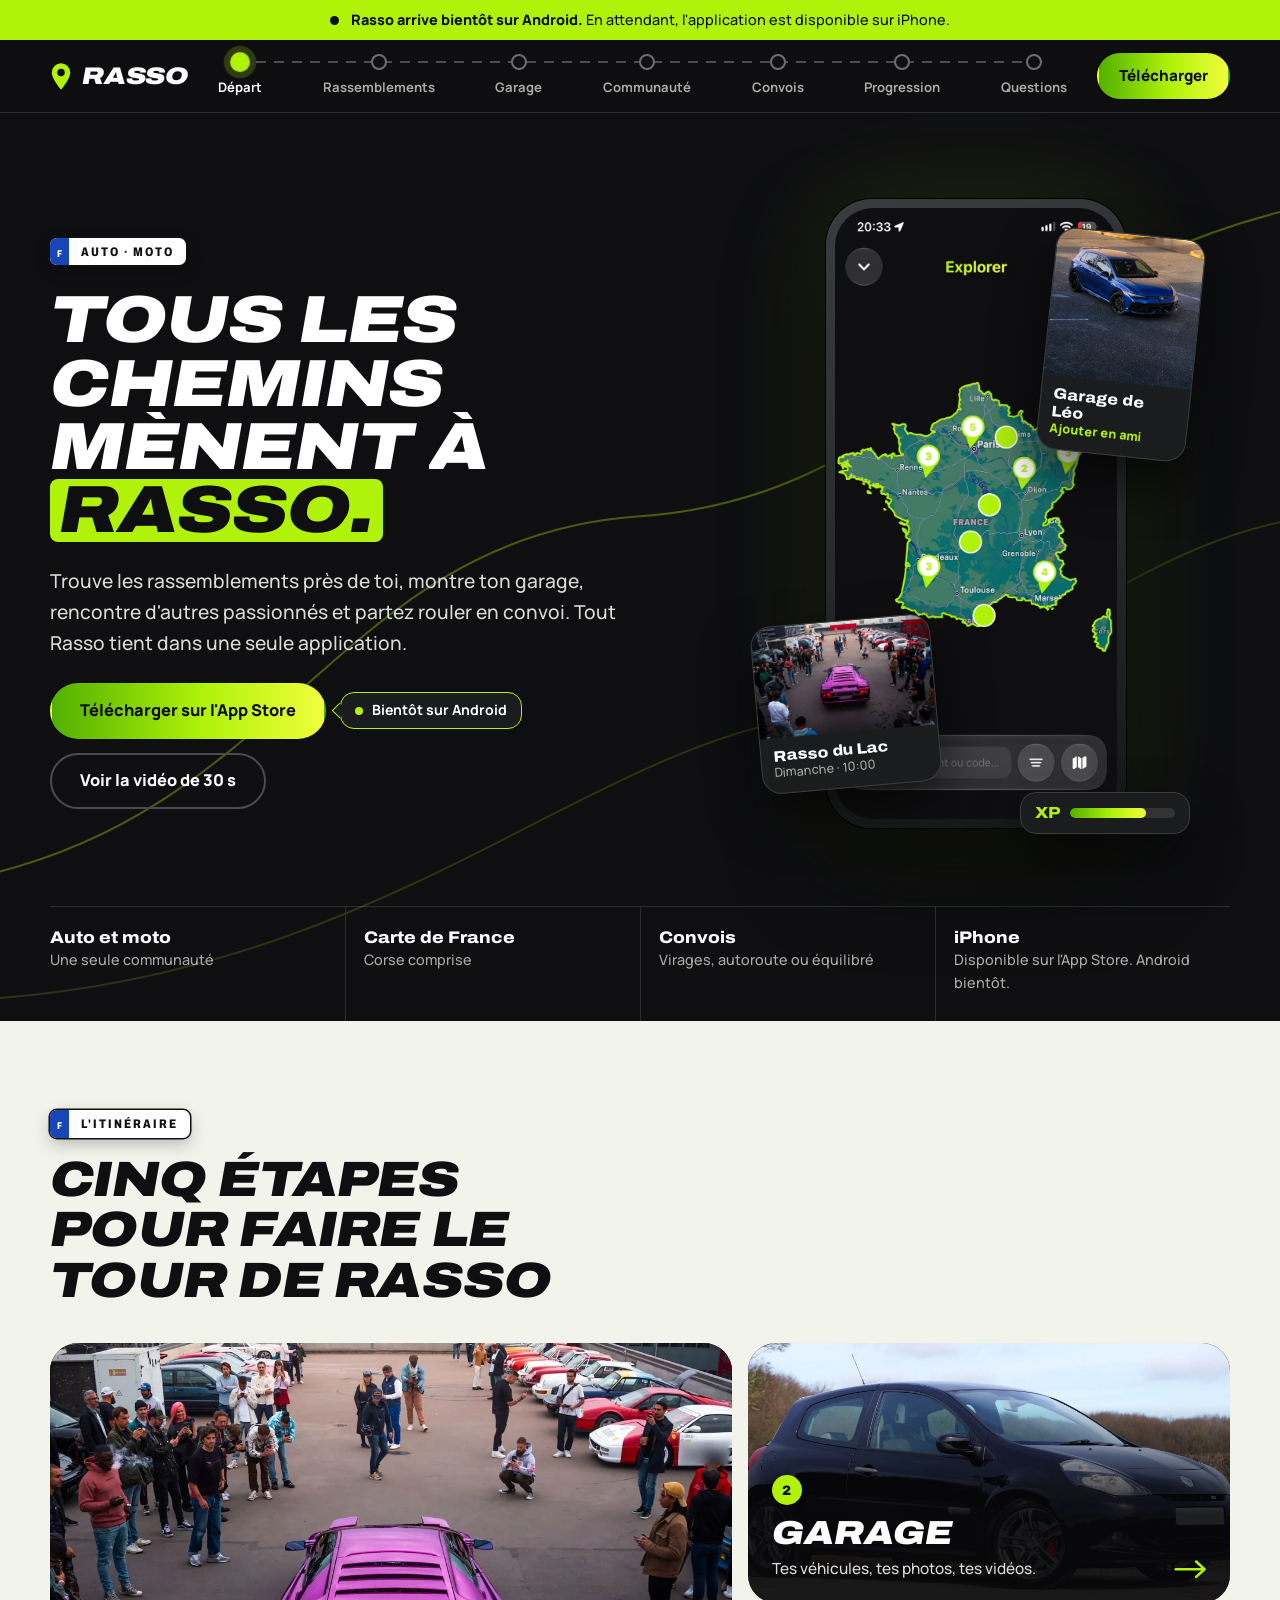
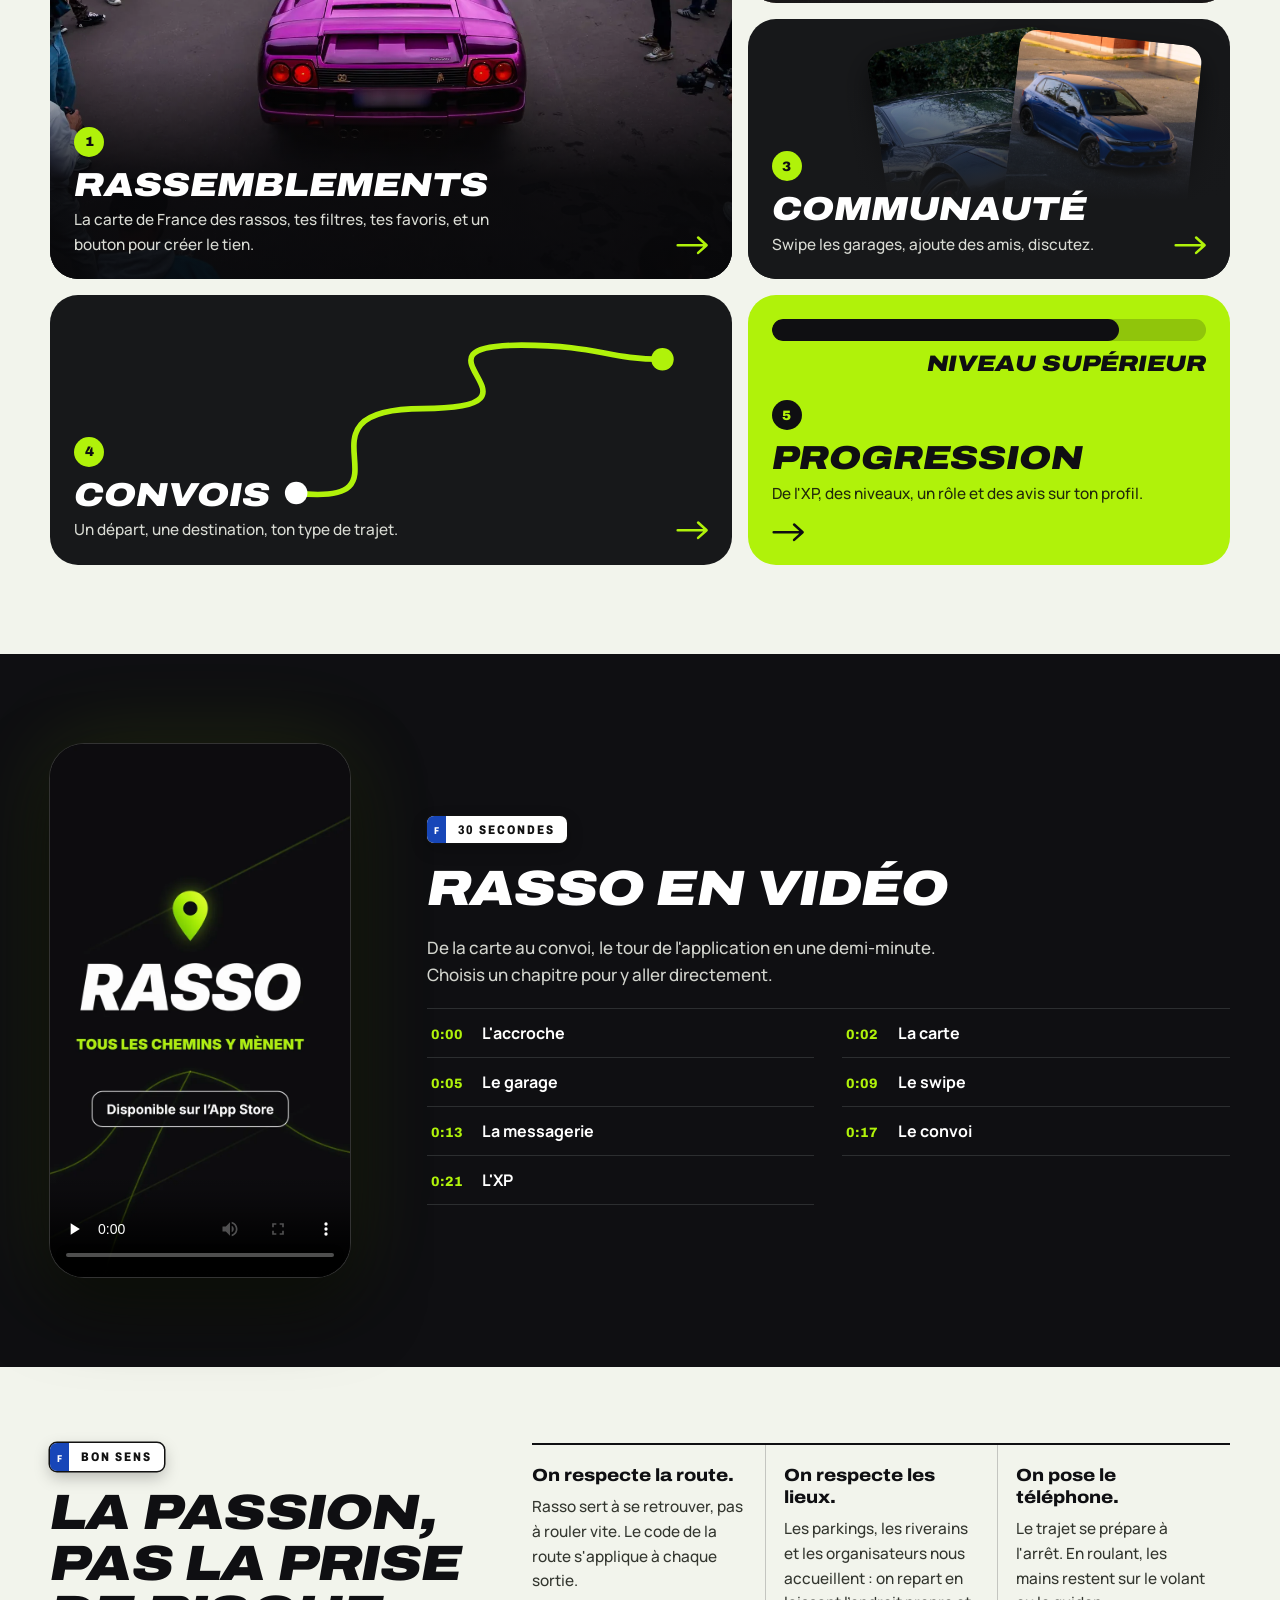
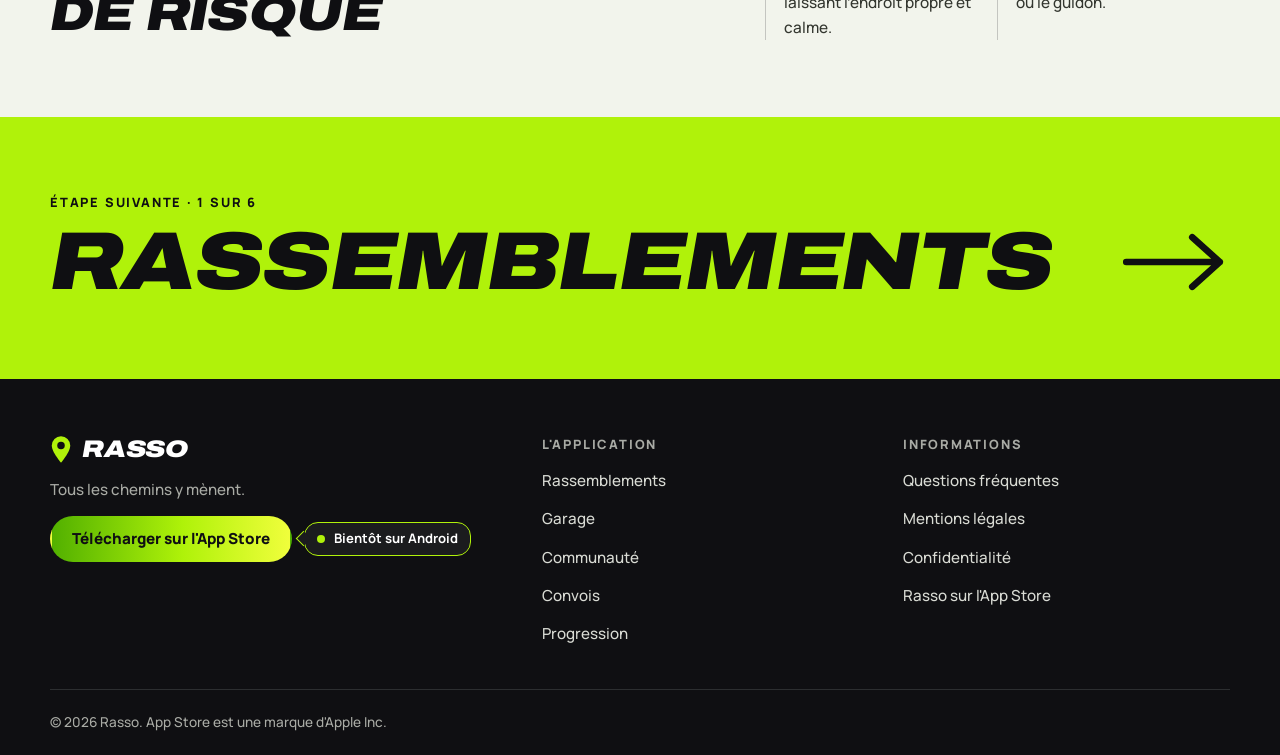
==== index.html @ 128a45a5 "Rappel « Bientôt sur Android » près des boutons App Store Bulle à côté de chaque bouton de télécharg" ====
<!DOCTYPE html>
<html lang="fr">
<head>
<meta charset="utf-8">
<meta name="viewport" content="width=device-width, initial-scale=1">
<title>Rasso – L'application des rassemblements auto et moto</title>
<meta name="description" content="Rasso réunit les passionnés auto et moto : carte des rassemblements en France, garage à partager, découverte et amis, messagerie, convois et progression. Sur l'App Store.">
<link rel="canonical" href="https://henrybdz.github.io/Rasso-APP/">
<meta name="robots" content="noindex, nofollow">
<meta name="theme-color" content="#0F0F12">
<meta name="color-scheme" content="dark">
<meta name="apple-itunes-app" content="app-id=6758964694">
<meta property="og:type" content="website">
<meta property="og:locale" content="fr_FR">
<meta property="og:site_name" content="Rasso">
<meta property="og:title" content="Rasso – L'application des rassemblements auto et moto">
<meta property="og:description" content="Rasso réunit les passionnés auto et moto : carte des rassemblements en France, garage à partager, découverte et amis, messagerie, convois et progression. Sur l'App Store.">
<meta property="og:url" content="https://henrybdz.github.io/Rasso-APP/">
<meta property="og:image" content="https://henrybdz.github.io/Rasso-APP/img/og.jpg">
<meta property="og:image:width" content="1200">
<meta property="og:image:height" content="630">
<meta name="twitter:card" content="summary_large_image">
<link rel="icon" href="favicon.svg" type="image/svg+xml">
<link rel="manifest" href="site.webmanifest">
<link rel="preload" href="fonts/archivo-italic.woff2" as="font" type="font/woff2" crossorigin>
<link rel="preload" href="fonts/manrope.woff2" as="font" type="font/woff2" crossorigin>
<link rel="stylesheet" href="css/site.css">
<script type="application/ld+json">{"@context": "https://schema.org", "@graph": [{"@type": "Organization", "@id": "https://henrybdz.github.io/Rasso-APP/#org", "name": "Rasso", "url": "https://henrybdz.github.io/Rasso-APP/", "logo": "https://henrybdz.github.io/Rasso-APP/favicon.svg"}, {"@type": "WebSite", "@id": "https://henrybdz.github.io/Rasso-APP/#site", "url": "https://henrybdz.github.io/Rasso-APP/", "name": "Rasso", "inLanguage": "fr-FR", "publisher": {"@id": "https://henrybdz.github.io/Rasso-APP/#org"}}, {"@type": "MobileApplication", "name": "Rasso", "operatingSystem": "iOS", "applicationCategory": "SocialNetworkingApplication", "inLanguage": "fr-FR", "description": "Application communautaire auto et moto : carte des rassemblements, garage, découverte et amis, messagerie, convois et progression.", "installUrl": "https://apps.apple.com/fr/app/rasso/id6758964694", "downloadUrl": "https://apps.apple.com/fr/app/rasso/id6758964694", "publisher": {"@id": "https://henrybdz.github.io/Rasso-APP/#org"}}]}</script>
</head>
<body>
<a class="skip" href="#contenu">Aller au contenu</a>
<div class="announce" role="note"><div class="wrap announce-in"><i aria-hidden="true"></i><p><b>Rasso arrive bientôt sur Android.</b> <span>En attendant, l'application est disponible sur iPhone.</span></p></div></div>
<header class="top">
  <div class="wrap top-in">
    <a class="brand" href="index.html" aria-label="Rasso, accueil"><svg class="pin" viewBox="0 0 100 130" aria-hidden="true"><path d="M50,126 C50,126 8,78 8,48 A42,42 0 1 1 92,48 C92,78 50,126 50,126 Z"/><circle cx="50" cy="48" r="17"/></svg><span>RASSO</span></a>
    <nav class="route-nav" id="nav" aria-label="Navigation principale"><ol><li><a href="index.html" aria-current="page"><i aria-hidden="true"></i><span>Départ</span></a></li><li><a href="rassemblements.html"><i aria-hidden="true"></i><span>Rassemblements</span></a></li><li><a href="garage.html"><i aria-hidden="true"></i><span>Garage</span></a></li><li><a href="communaute.html"><i aria-hidden="true"></i><span>Communauté</span></a></li><li><a href="convois.html"><i aria-hidden="true"></i><span>Convois</span></a></li><li><a href="progression.html"><i aria-hidden="true"></i><span>Progression</span></a></li><li><a href="questions.html"><i aria-hidden="true"></i><span>Questions</span></a></li></ol></nav>
    <a class="btn btn-lime top-cta" href="https://apps.apple.com/fr/app/rasso/id6758964694" rel="noopener">Télécharger</a>
    <button class="burger" id="burger" type="button" aria-expanded="false" aria-controls="nav"><span class="sr">Menu</span><i></i><i></i><i></i></button>
  </div>
</header>
<main id="contenu">
<section class="hero dark"><svg class="road" viewBox="0 0 1440 900" preserveAspectRatio="none" aria-hidden="true"><path d="M-40,760 C 320,700 380,420 720,400 C 1040,380 1100,160 1480,90"/><path d="M-40,880 C 420,860 640,640 900,600 C 1160,560 1280,420 1480,400"/></svg>
  <div class="wrap hero-in">
    <div class="hero-txt">
      <p class="plate"><i aria-hidden="true">F</i><span>Auto · Moto</span></p>
      <h1>Tous les chemins<br>mènent à <mark>Rasso.</mark></h1>
      <p class="lead">Trouve les rassemblements près de toi, montre ton garage, rencontre d'autres passionnés et partez rouler en convoi. Tout Rasso tient dans une seule application.</p>
      <div class="cta-row"><span class="dl"><a class="btn btn-lime btn-lg" href="https://apps.apple.com/fr/app/rasso/id6758964694" rel="noopener">Télécharger sur l'App Store</a><span class="soon" role="note"><i aria-hidden="true"></i>Bientôt sur Android</span></span><a class="btn btn-ghost btn-lg" href="#video">Voir la vidéo de 30 s</a></div>
    </div>
    <div class="hero-stage">
      <div class="phone"><img src="img/ecran-carte.webp" width="720" height="1559" alt="Écran Explorer de Rasso : carte de France avec les rassemblements regroupés par région" fetchpriority="high"></div>
      <a class="fl fl-ev" href="rassemblements.html"><img src="img/rassemblement.webp" width="1800" height="1012" alt="Rassemblement sur un parking en toiture" fetchpriority="high"><span><b>Rasso du Lac</b>Dimanche · 10:00</span></a>
      <a class="fl fl-car" href="garage.html"><img src="img/voiture-compacte.webp" width="900" height="1029" alt="Compacte sportive bleue" fetchpriority="high"><span><b>Garage de Léo</b>Ajouter en ami</span></a>
      <div class="fl fl-xp" aria-hidden="true"><b>XP</b><i><u></u></i></div>
    </div>
  </div>
  <div class="wrap"><ul class="hero-facts"><li><b>Auto et moto</b>Une seule communauté</li><li><b>Carte de France</b>Corse comprise</li><li><b>Convois</b>Virages, autoroute ou équilibré</li><li><b>iPhone</b>Disponible sur l'App Store. Android bientôt.</li></ul></div>
</section>

<section class="bento-s paper">
  <div class="wrap">
    <div class="sec-h"><p class="plate"><i aria-hidden="true">F</i><span>L'itinéraire</span></p><h2 class="h2">Cinq étapes pour faire le tour de Rasso</h2></div>
    <div class="bento">
      <a class="tile t-rasso" href="rassemblements.html"><img src="img/rassemblement.webp" width="1800" height="1012" alt="" loading="lazy"><div class="tile-b"><span class="num">1</span><h3>Rassemblements</h3><p>La carte de France des rassos, tes filtres, tes favoris, et un bouton pour créer le tien.</p><svg class="arr" viewBox="0 0 40 24" aria-hidden="true"><path d="M2 12 H36 M26 3 L36 12 L26 21"/></svg></div></a>
      <a class="tile t-garage" href="garage.html"><img src="img/garage-principal.webp" width="2000" height="1124" alt="" loading="lazy"><div class="tile-b"><span class="num">2</span><h3>Garage</h3><p>Tes véhicules, tes photos, tes vidéos.</p><svg class="arr" viewBox="0 0 40 24" aria-hidden="true"><path d="M2 12 H36 M26 3 L36 12 L26 21"/></svg></div></a>
      <a class="tile t-commu" href="communaute.html"><div class="mini-deck" aria-hidden="true"><img src="img/voiture-coupe.webp" width="1200" height="674" alt="" loading="lazy"><img src="img/voiture-compacte.webp" width="900" height="1029" alt="" loading="lazy"></div><div class="tile-b"><span class="num">3</span><h3>Communauté</h3><p>Swipe les garages, ajoute des amis, discutez.</p><svg class="arr" viewBox="0 0 40 24" aria-hidden="true"><path d="M2 12 H36 M26 3 L36 12 L26 21"/></svg></div></a>
      <a class="tile t-convoi" href="convois.html"><svg viewBox="0 0 600 300" aria-hidden="true"><path d="M40,250 C 220,270 20,130 220,130 C 420,130 180,40 360,40 C 470,40 480,60 560,60"/><circle cx="40" cy="250" r="16"/><circle cx="560" cy="60" r="16"/></svg><div class="tile-b"><span class="num">4</span><h3>Convois</h3><p>Un départ, une destination, ton type de trajet.</p><svg class="arr" viewBox="0 0 40 24" aria-hidden="true"><path d="M2 12 H36 M26 3 L36 12 L26 21"/></svg></div></a>
      <a class="tile t-xp" href="progression.html"><div class="tile-b"><span class="num">5</span><h3>Progression</h3><p>De l'XP, des niveaux, un rôle et des avis sur ton profil.</p><svg class="arr" viewBox="0 0 40 24" aria-hidden="true"><path d="M2 12 H36 M26 3 L36 12 L26 21"/></svg></div><div class="mini-xp" aria-hidden="true"><i><u></u></i><b>Niveau supérieur</b></div></a>
    </div>
  </div>
</section>

<section class="video-s dark" id="video">
  <div class="wrap video-in">
    <div class="video-box"><video id="film" controls preload="none" playsinline poster="img/video-poster.webp" width="720" height="1280"><source src="video/rasso-30s.mp4" type="video/mp4"><track kind="captions" src="video/rasso-30s.fr.vtt" srclang="fr" label="Français" default></video></div>
    <div class="video-txt">
      <p class="plate"><i aria-hidden="true">F</i><span>30 secondes</span></p>
      <h2 class="h2">Rasso en vidéo</h2>
      <p>De la carte au convoi, le tour de l'application en une demi-minute. Choisis un chapitre pour y aller directement.</p>
      <ol class="chap"><li><button type="button" data-t="0"><span>0:00</span>L'accroche</button></li><li><button type="button" data-t="2.9"><span>0:02</span>La carte</button></li><li><button type="button" data-t="5.7"><span>0:05</span>Le garage</button></li><li><button type="button" data-t="9.5"><span>0:09</span>Le swipe</button></li><li><button type="button" data-t="13.5"><span>0:13</span>La messagerie</button></li><li><button type="button" data-t="17"><span>0:17</span>Le convoi</button></li><li><button type="button" data-t="21.5"><span>0:21</span>L'XP</button></li></ol>
    </div>
  </div>
</section>

<section class="charte paper">
  <div class="wrap charte-in">
    <div><p class="plate"><i aria-hidden="true">F</i><span>Bon sens</span></p><h2 class="h2">La passion, pas la prise de risque</h2></div>
    <div class="charte-g"><p><b>On respecte la route.</b>Rasso sert à se retrouver, pas à rouler vite. Le code de la route s'applique à chaque sortie.</p><p><b>On respecte les lieux.</b>Les parkings, les riverains et les organisateurs nous accueillent : on repart en laissant l'endroit propre et calme.</p><p><b>On pose le téléphone.</b>Le trajet se prépare à l'arrêt. En roulant, les mains restent sur le volant ou le guidon.</p></div>
  </div>
</section>
<section class="next"><div class="wrap next-in"><p>Étape suivante · 1 sur 6</p><a href="rassemblements.html"><span>Rassemblements</span><svg class="arr" viewBox="0 0 40 24" aria-hidden="true"><path d="M2 12 H36 M26 3 L36 12 L26 21"/></svg></a></div></section>
</main>
<footer class="foot dark">
  <div class="wrap foot-in">
    <div><a class="brand" href="index.html" aria-label="Rasso, accueil"><svg class="pin" viewBox="0 0 100 130" aria-hidden="true"><path d="M50,126 C50,126 8,78 8,48 A42,42 0 1 1 92,48 C92,78 50,126 50,126 Z"/><circle cx="50" cy="48" r="17"/></svg><span>RASSO</span></a><p class="foot-tag">Tous les chemins y mènent.</p><span class="dl"><a class="btn btn-lime " href="https://apps.apple.com/fr/app/rasso/id6758964694" rel="noopener">Télécharger sur l'App Store</a><span class="soon" role="note"><i aria-hidden="true"></i>Bientôt sur Android</span></span></div>
    <nav aria-label="Application"><h3>L'application</h3><a href="rassemblements.html">Rassemblements</a><a href="garage.html">Garage</a><a href="communaute.html">Communauté</a><a href="convois.html">Convois</a><a href="progression.html">Progression</a></nav>
    <nav aria-label="Informations"><h3>Informations</h3><a href="questions.html">Questions fréquentes</a><a href="mentions-legales.html">Mentions légales</a><a href="confidentialite.html">Confidentialité</a><a href="https://apps.apple.com/fr/app/rasso/id6758964694" rel="noopener">Rasso sur l'App Store</a></nav>
  </div>
  <div class="wrap foot-end"><p>© 2026 Rasso. App Store est une marque d'Apple Inc.</p></div>
</footer>
<script src="js/vendor/gsap.min.js" defer></script>
<script src="js/vendor/ScrollTrigger.min.js" defer></script>
<script src="js/vendor/MotionPathPlugin.min.js" defer></script>
<script src="js/site.js" defer></script>
<script src="js/anim.js" defer></script>
</body>
</html>
---- css/site.css ----
/* RASSO — site vitrine.
   Idée : l'app (noir + vert citron) alterne avec des sections « papier » claires ; le vert y sert de surligneur
   sous du texte noir, jamais de couleur de texte sur fond clair. Titres en Archivo large italique, comme le logo. */
@font-face{font-family:"Archivo";src:url(../fonts/archivo.woff2) format("woff2");font-weight:100 900;font-stretch:62% 125%;font-style:normal;font-display:swap}
@font-face{font-family:"Archivo";src:url(../fonts/archivo-italic.woff2) format("woff2");font-weight:100 900;font-stretch:62% 125%;font-style:italic;font-display:swap}
@font-face{font-family:"Manrope";src:url(../fonts/manrope.woff2) format("woff2");font-weight:200 800;font-style:normal;font-display:swap}

:root{
  color-scheme:dark;
  --ink:#0F0F12;        /* fond de l'app */
  --coal:#1B1C1E;       /* cartes de l'app */
  --line:#2C2E30;
  --paper:#F2F4EC;      /* blanc cassé, légèrement tiré vers le vert */
  --paper-2:#E6E9DD;
  --lime:#B0F20A;       /* accent de l'app */
  --lime-2:#E6FB3C;
  --moss:#2F6200;       /* vert lisible sur papier */
  --fog:#A9ABA5;        /* texte secondaire sur noir */
  --slate:#4C5049;      /* texte secondaire sur papier */
  --grad:linear-gradient(90deg,#52B000,#AFF209 55%,#F0FE3C);
  --display:"Archivo","Arial Narrow",Arial,sans-serif;
  --body:"Manrope",system-ui,-apple-system,"Segoe UI",Roboto,sans-serif;
  --r:28px;
}
*,*::before,*::after{box-sizing:border-box}
html{scroll-behavior:smooth;scroll-padding-top:84px;-webkit-text-size-adjust:100%}
body{margin:0;background:var(--ink);color:#fff;font:500 1.0625rem/1.6 var(--body);overflow-x:hidden}
img,video,svg{max-width:100%;height:auto;display:block}
a{color:inherit}
h1,h2,h3,p,ul,figure{margin:0}
ul{padding:0;list-style:none}
:focus-visible{outline:3px solid var(--lime);outline-offset:3px;border-radius:6px}
.paper :focus-visible,.final :focus-visible{outline-color:var(--ink)}
.sr{position:absolute;width:1px;height:1px;overflow:hidden;clip-path:inset(50%)}
.skip{position:absolute;left:16px;top:-60px;background:var(--lime);color:var(--ink);padding:10px 16px;border-radius:10px;font-weight:800;z-index:50}
.skip:focus{top:12px}
.wrap{width:min(1180px,100% - 40px);margin-inline:auto}

.dark{background:var(--ink);color:#fff}
.paper{background:var(--paper);color:var(--ink)}

/* ---------- typographie ---------- */
h1,.h2,.final h2{font-family:var(--display);font-style:italic;font-weight:900;font-stretch:118%;text-transform:uppercase;letter-spacing:-.015em;text-wrap:balance}
h1{font-size:clamp(2.6rem,7.2vw,5.9rem);line-height:.95}
.h2{font-size:clamp(1.85rem,3.9vw,3.1rem);line-height:1.02}
.h3{font-family:var(--display);font-weight:800;font-stretch:112%;font-size:1.35rem;line-height:1.2}
mark{background:var(--lime);color:var(--ink);padding:0 .14em;border-radius:.12em;box-decoration-break:clone;-webkit-box-decoration-break:clone}
.eyebrow{font:800 .8rem/1 var(--body);letter-spacing:.14em;text-transform:uppercase;color:var(--lime);margin-bottom:18px}
.paper .eyebrow{color:var(--moss)}
.lead{font-size:clamp(1.05rem,1.5vw,1.25rem);color:#D9DBD4;max-width:34em}

/* ---------- boutons ---------- */
.btn{display:inline-flex;align-items:center;justify-content:center;gap:10px;min-height:46px;padding:10px 20px;border-radius:999px;font:800 .95rem/1.1 var(--body);text-decoration:none;border:2px solid transparent;transition:transform .15s ease,background-color .15s ease,color .15s ease}
.btn:hover{transform:translateY(-2px)}
.btn-lg{min-height:56px;padding:14px 28px;font-size:1.02rem}
.btn-lime{background:var(--grad);color:var(--ink)}
.btn-ghost{border-color:#4a4d4f;color:#fff}
.btn-ghost:hover{border-color:#fff}
.btn-ink{background:var(--ink);color:#fff}
.btn-ink:hover{background:#000}


.sec-h{display:flex;flex-direction:column;gap:16px;align-items:flex-start;margin-bottom:38px;max-width:46em}
.sec-h p:not(.plate){color:#33362F}
.note{font-size:.85rem;color:var(--slate);margin-top:22px}
.hint{font-size:.92rem;color:var(--lime);font-weight:700}
.arr{width:34px;fill:none;stroke:currentColor;stroke-width:3;stroke-linecap:round;stroke-linejoin:round;flex:none}

/* plaque : étiquette de section en forme de plaque d'immatriculation */
.plate{display:inline-flex;align-items:stretch;background:#fff;color:#111;border-radius:7px;overflow:hidden;font:800 .78rem/1 var(--display);font-stretch:80%;letter-spacing:.16em;text-transform:uppercase;box-shadow:0 0 0 1.5px #111,0 6px 16px rgba(0,0,0,.25)}
.plate i{font-style:normal;background:#1746B8;color:#fff;padding:8px 7px 7px;font-size:.62rem;letter-spacing:0;display:flex;align-items:flex-end}
.plate span{padding:8px 12px 7px}

/* ---------- en-tête : la navigation est un itinéraire ---------- */
.top{position:sticky;top:0;z-index:20;background:rgba(15,15,18,.9);backdrop-filter:blur(14px);-webkit-backdrop-filter:blur(14px);border-bottom:1px solid var(--line)}
.top-in{display:flex;align-items:center;gap:24px;min-height:72px}
.brand{display:inline-flex;align-items:center;gap:10px;text-decoration:none;font:italic 900 1.5rem/1 var(--display);font-stretch:120%;letter-spacing:-.01em}
.pin{width:22px;height:auto;flex:none}
.pin path{fill:var(--lime)}.pin circle{fill:var(--ink)}
.route-nav{flex:1;min-width:0}
.route-nav ol{display:flex;justify-content:space-between;position:relative;margin:0;padding:0;list-style:none}
.route-nav ol::before{content:"";position:absolute;left:3%;right:3%;top:9px;height:2px;background:repeating-linear-gradient(90deg,#4a4d4f 0 10px,transparent 10px 18px)}
.route-nav a{position:relative;display:flex;flex-direction:column;align-items:center;gap:7px;text-decoration:none;font-weight:700;font-size:.82rem;color:var(--fog);padding:2px 6px}
.route-nav i{width:16px;height:16px;border-radius:50%;background:var(--ink);border:2.5px solid #6b6f72;transition:transform .15s ease,background-color .15s ease,border-color .15s ease}
.route-nav a:hover{color:#fff}.route-nav a:hover i{border-color:var(--lime);transform:scale(1.2)}
.route-nav a[aria-current]{color:#fff}
.route-nav a[aria-current] i{background:var(--lime);border-color:var(--lime);box-shadow:0 0 0 5px rgba(176,242,10,.2)}
.top-cta{flex:none}
.burger{display:none;width:46px;height:46px;border:1px solid var(--line);border-radius:12px;background:var(--coal);cursor:pointer;flex-direction:column;align-items:center;justify-content:center;gap:5px;flex:none}
.burger i{width:20px;height:2px;background:#fff;border-radius:2px}

/* ---------- routes décoratives ---------- */
.road{position:absolute;inset:0;width:100%;height:100%;pointer-events:none}
.road path{fill:none;stroke:var(--lime);stroke-width:2;opacity:.34;vector-effect:non-scaling-stroke;stroke-dasharray:2400;animation:trace 2.2s cubic-bezier(.3,.7,.2,1) both}
.road path+path{opacity:.16;animation-delay:.25s}
@keyframes trace{from{stroke-dashoffset:2400}to{stroke-dashoffset:0}}

/* ---------- accueil : héros ---------- */
.hero,.phero,.chero,.qhero{position:relative;overflow:hidden}
.hero-in{position:relative;display:grid;grid-template-columns:minmax(0,1.1fr) minmax(0,.9fr);gap:clamp(24px,4vw,56px);align-items:center;padding-block:clamp(40px,6vw,76px) clamp(28px,4vw,48px)}
.hero-txt,.phero-txt{display:flex;flex-direction:column;gap:24px;align-items:flex-start}
.cta-row{display:flex;flex-wrap:wrap;gap:14px}
.hero-stage{position:relative;justify-self:center;width:min(440px,100%);padding:10px 54px 30px}
.phone{width:min(300px,66vw);margin-inline:auto;border-radius:46px;padding:9px;background:linear-gradient(160deg,#3a3d40,#161718);box-shadow:0 40px 90px rgba(0,0,0,.6),0 0 0 1px #000,0 0 110px rgba(176,242,10,.14)}
.phone img{border-radius:38px;width:100%}
.fl{position:absolute;display:flex;flex-direction:column;background:var(--coal);border:1px solid #3a3d40;border-radius:20px;overflow:hidden;text-decoration:none;box-shadow:0 24px 50px rgba(0,0,0,.6);transition:transform .2s ease}
.fl img{width:100%;object-fit:cover}
.fl span{padding:9px 12px 11px;font-size:.78rem;color:var(--fog);line-height:1.3}
.fl b{display:block;color:#fff;font:800 .95rem/1.2 var(--display);font-stretch:112%}
.fl-ev{left:0;bottom:70px;width:180px;transform:rotate(-5deg)}.fl-ev img{aspect-ratio:16/10}
.fl-car{right:0;top:44px;width:150px;transform:rotate(6deg)}.fl-car img{aspect-ratio:1}
.fl-car span{color:var(--lime);font-weight:800}
a.fl:hover{transform:rotate(0) scale(1.04)}
.fl-xp{right:6px;bottom:24px;flex-direction:row;align-items:center;gap:10px;padding:10px 14px;border-radius:16px;width:170px}
.fl-xp b{color:var(--lime);font-size:1rem}
.fl-xp i{flex:1;height:10px;border-radius:8px;background:#333;overflow:hidden}
.fl-xp u{display:block;height:100%;width:72%;background:var(--grad);border-radius:8px}
.hero-facts{display:grid;grid-template-columns:repeat(4,minmax(0,1fr));border-top:1px solid var(--line);font-size:.9rem;color:var(--fog)}
.hero-facts li{padding:20px 18px 26px 0}
.hero-facts li+li{padding-left:18px;border-left:1px solid var(--line)}
.hero-facts b{display:block;color:#fff;font:800 1.05rem/1.3 var(--display);font-stretch:112%}

/* ---------- accueil : mosaïque des étapes ---------- */
.bento-s{padding-block:clamp(52px,7vw,96px)}
.bento{display:grid;grid-template-columns:repeat(12,minmax(0,1fr));grid-auto-rows:minmax(200px,auto);gap:16px}
.tile{position:relative;display:flex;flex-direction:column;justify-content:flex-end;border-radius:var(--r);overflow:hidden;text-decoration:none;background:var(--ink);color:#fff;min-height:260px;isolation:isolate;transition:transform .2s ease}
.tile:hover{transform:translateY(-4px)}
.tile>img{position:absolute;inset:0;width:100%;height:100%;object-fit:cover;z-index:-2;transition:transform .5s ease}
.tile:hover>img{transform:scale(1.05)}
.tile>img+.tile-b{background:linear-gradient(180deg,transparent,rgba(8,8,10,.9) 55%)}
.tile-b{position:relative;padding:70px 24px 22px;display:grid;gap:6px}
.tile h3{font:italic 900 clamp(1.5rem,2.6vw,2.1rem)/1 var(--display);font-stretch:118%;text-transform:uppercase}
.tile p{color:#D9DBD4;font-size:.96rem;max-width:30em;padding-right:44px}
.tile .arr{position:absolute;right:22px;bottom:24px;color:var(--lime)}
.num{font:900 .85rem/1 var(--display);width:30px;height:30px;border-radius:50%;background:var(--lime);color:var(--ink);display:grid;place-items:center;margin-bottom:6px}
.t-rasso{grid-column:span 7;grid-row:span 2}
.t-garage{grid-column:span 5}
.t-commu{grid-column:span 5;background:#17181A}
.t-convoi{grid-column:span 7;background:#17181A}
.t-xp{grid-column:span 5;background:var(--lime);color:var(--ink);min-height:260px;justify-content:space-between}
.t-xp p{color:#20290a}.t-xp .num{background:var(--ink);color:var(--lime)}.t-xp .arr{color:var(--ink);position:static;margin-top:10px}
.t-xp .tile-b{padding-top:24px;order:2}
.mini-xp{padding:24px 24px 0;display:grid;gap:10px}
.mini-xp i{height:22px;border-radius:14px;background:rgba(15,15,18,.2);overflow:hidden}
.mini-xp u{display:block;height:100%;width:80%;background:var(--ink);border-radius:14px}
.mini-xp b{font:italic 900 1.4rem var(--display);font-stretch:118%;text-transform:uppercase;text-align:right}
.mini-deck{position:absolute;inset:0;z-index:-1}
.mini-deck img{position:absolute;width:38%;aspect-ratio:3/4;object-fit:cover;border-radius:18px;top:18px;box-shadow:0 14px 30px rgba(0,0,0,.6)}
.mini-deck img:first-child{right:34%;transform:rotate(-9deg);filter:brightness(.7)}
.mini-deck img:last-child{right:8%;transform:rotate(6deg)}
.t-commu .tile-b{background:linear-gradient(180deg,transparent,#17181A 60%)}
.t-convoi>svg{position:absolute;inset:8% 6% auto auto;width:62%;z-index:-1}
.t-convoi>svg path{fill:none;stroke:var(--lime);stroke-width:8;stroke-linecap:round}
.t-convoi>svg circle{fill:#fff}.t-convoi>svg circle+circle{fill:var(--lime)}

/* ---------- accueil : vidéo avec chapitres ---------- */
.video-s{padding-block:clamp(52px,7vw,96px)}
.video-in{display:grid;grid-template-columns:auto minmax(0,1fr);gap:clamp(28px,6vw,80px);align-items:center}
.video-box{width:min(300px,78vw);border-radius:34px;overflow:hidden;background:#000;box-shadow:0 0 0 1px #333,0 30px 70px rgba(0,0,0,.6),0 0 90px rgba(176,242,10,.12);justify-self:center}
.video-box video{width:100%;aspect-ratio:9/16;object-fit:cover}
.video-txt{display:flex;flex-direction:column;gap:20px;align-items:flex-start}
.video-txt>p:not(.plate){color:#D2D4CD;max-width:32em}
.chap{list-style:none;margin:0;padding:0;display:grid;grid-template-columns:repeat(2,minmax(0,1fr));gap:0 28px;width:100%;border-top:1px solid var(--line)}
.chap button{width:100%;display:flex;gap:16px;align-items:baseline;padding:13px 4px;background:none;border:0;border-bottom:1px solid var(--line);color:#fff;font:700 1rem var(--body);cursor:pointer;text-align:left}
.chap span{font:800 .85rem var(--display);color:var(--lime);font-variant-numeric:tabular-nums;min-width:2.6em}
.chap button:hover{color:var(--lime)}

/* ---------- charte ---------- */
.charte{padding-block:clamp(48px,6vw,84px)}
.charte-in{display:grid;grid-template-columns:minmax(0,.9fr) minmax(0,1.5fr);gap:clamp(24px,5vw,64px);align-items:start}
.charte-in>div:first-child{display:flex;flex-direction:column;gap:16px;align-items:flex-start}
.charte-g{display:grid;grid-template-columns:repeat(3,minmax(0,1fr));gap:0;border-top:2px solid currentColor}
.charte-g p{padding:20px 18px 0 0;font-size:.96rem}
.charte-g p+p{padding-left:18px;border-left:1px solid rgba(128,128,128,.4)}
.charte-g b{display:block;font:800 1.1rem/1.25 var(--display);font-stretch:112%;margin-bottom:8px}
.paper .charte-g p{color:#33362F}.paper .charte-g b{color:var(--ink)}
.dark .charte-g{border-color:var(--lime)}.dark .charte-g p{color:#D2D4CD}.dark .charte-g b{color:#fff}

/* ---------- héros de page ---------- */
.phero-in,.chero-in{position:relative;display:grid;grid-template-columns:minmax(0,1.1fr) minmax(0,.9fr);gap:clamp(24px,5vw,64px);align-items:center;padding-block:clamp(40px,6vw,80px)}
.phero h1,.chero h1,.ghero h1,.qhero h1{font-size:clamp(2.3rem,5.8vw,4.7rem)}
.phero-vis{display:flex;justify-content:center}
.qhero .wrap{display:flex;flex-direction:column;gap:22px;align-items:flex-start;padding-block:clamp(40px,6vw,80px)}

/* ---------- rassemblements ---------- */
.tri{padding-block:clamp(52px,7vw,96px)}
.tri-g{display:grid;grid-template-columns:repeat(3,minmax(0,1fr));gap:18px}
.tcard{background:#fff;border-radius:var(--r);padding:14px 14px 24px;display:flex;flex-direction:column;gap:10px;border:1px solid #D8DCCD}
.tcard h3{font:800 1.3rem/1.2 var(--display);font-stretch:114%;padding:8px 8px 0}
.tcard p{color:#33362F;font-size:.98rem;padding:0 8px}
.tcard-v{background:var(--ink);color:#fff;border-radius:20px;height:270px;overflow:hidden;display:flex;flex-direction:column;gap:10px;padding:16px}
.v-map{padding:0}.v-map img{width:100%;height:100%;object-fit:cover}
.rw{display:grid;grid-template-columns:1fr auto;gap:2px 10px;padding:10px 12px;border-radius:14px;background:var(--coal);font-size:.86rem}
.rw b{font-size:.95rem}.rw span{color:var(--fog);grid-column:1}.rw em{font-style:normal;color:var(--lime);font-weight:800;grid-row:1/3;grid-column:2;align-self:center}
.field{display:flex;align-items:center;gap:10px;padding:14px 16px;border-radius:16px;background:var(--coal);color:var(--fog);border:1.5px solid var(--lime)}
.field svg{width:22px;fill:none;stroke:var(--fog);stroke-width:2.2;stroke-linecap:round}
.sug{display:grid;grid-template-columns:1fr auto;gap:0;font-size:.95rem}
.sug span{padding:11px 6px;border-bottom:1px solid var(--line)}
.sug span:nth-child(even){color:var(--lime);font-weight:800;font-variant-numeric:tabular-nums;text-align:right}
.orga{position:relative;min-height:560px;display:flex;align-items:center;padding-block:clamp(40px,6vw,80px);overflow:hidden}
.orga-photo{position:absolute;inset:0}
.orga-photo img{width:100%;height:100%;object-fit:cover}
.orga-photo::after{content:"";position:absolute;inset:0;background:linear-gradient(90deg,rgba(15,15,18,.2),rgba(15,15,18,.75))}
.orga-in{position:relative;display:flex;justify-content:flex-end}
.orga-card{width:min(520px,100%);background:rgba(15,15,18,.93);border:1px solid #3a3d40;border-radius:var(--r);padding:clamp(22px,3vw,36px);display:flex;flex-direction:column;gap:18px;align-items:flex-start}
.orga-card>p:not(.plate){color:#D2D4CD}
.steps{list-style:none;margin:0;padding:0;counter-reset:s;display:grid;gap:0;width:100%}
.steps li{counter-increment:s;position:relative;padding:14px 0 14px 52px;border-top:1px solid var(--line);color:var(--fog);font-size:.96rem}
.steps li::before{content:counter(s);position:absolute;left:0;top:14px;width:34px;height:34px;border-radius:50%;background:var(--lime);color:var(--ink);font:900 .95rem var(--display);display:grid;place-items:center}
.steps b{display:block;color:#fff;font:800 1.1rem/1.3 var(--display);font-stretch:112%}

/* ---------- garage ---------- */
.ghero{position:relative;min-height:min(78vh,680px);display:flex;align-items:flex-end;overflow:hidden}
.ghero-photo{position:absolute;inset:0}
.ghero-photo img{width:100%;height:100%;object-fit:cover;object-position:50% 70%}
.ghero-photo::after{content:"";position:absolute;inset:0;background:linear-gradient(180deg,rgba(15,15,18,.35),rgba(15,15,18,.15) 35%,rgba(15,15,18,.95))}
.ghero-in{position:relative;display:flex;flex-direction:column;gap:20px;align-items:flex-start;padding-block:clamp(120px,22vw,220px) clamp(32px,5vw,56px)}
.fiche{padding-block:clamp(52px,7vw,96px)}
.fiche-in{display:grid;grid-template-columns:minmax(0,1.15fr) minmax(0,.85fr);gap:clamp(26px,5vw,64px);align-items:center}
.gal{display:grid;grid-template-columns:repeat(4,minmax(0,1fr));grid-template-rows:repeat(3,minmax(0,130px));gap:10px}
.gal figure{position:relative;border-radius:20px;overflow:hidden;background:var(--ink)}
.gal img{width:100%;height:100%;object-fit:cover}
.gal figcaption{position:absolute;left:10px;bottom:10px;background:rgba(15,15,18,.85);color:#fff;font-weight:800;font-size:.78rem;padding:6px 10px;border-radius:10px;display:flex;align-items:center;gap:6px}
.gal figcaption svg{width:12px;fill:var(--lime)}
.g1{grid-column:1/4;grid-row:1/3}.g2{grid-column:4;grid-row:1}.g3{grid-column:4;grid-row:2}.g4{grid-column:1/3;grid-row:3}.g5{grid-column:3/5;grid-row:3}
.fiche-txt{display:flex;flex-direction:column;gap:20px;align-items:flex-start}
.spec{margin:0;width:100%;border-top:2px solid var(--ink)}
.spec div{display:grid;grid-template-columns:8em 1fr;gap:12px;padding:13px 2px;border-bottom:1px solid #C9CDBF}
.spec dt{font:800 .8rem var(--body);letter-spacing:.12em;text-transform:uppercase;color:var(--moss);padding-top:3px}
.spec dd{margin:0;font-weight:700}
.duo{padding-block:clamp(52px,7vw,96px)}
.duo-in{display:grid;grid-template-columns:minmax(0,1.2fr) minmax(0,.8fr);gap:18px}
.duo article{background:#17181A;border:1px solid var(--line);border-radius:var(--r);padding:clamp(22px,3vw,34px);display:flex;flex-direction:column;gap:16px;align-items:flex-start}
.duo p:not(.plate){color:#D2D4CD;max-width:34em}
.liked{display:grid;grid-template-columns:repeat(3,minmax(0,1fr));gap:10px;width:100%;margin-top:auto}
.liked img{width:100%;aspect-ratio:4/5;object-fit:cover;border-radius:18px}
.podium{display:flex;align-items:flex-end;gap:8px;width:100%;margin-top:auto;height:170px}
.podium i{flex:1;border-radius:14px 14px 0 0;background:#2A2B2A;display:flex;justify-content:center;padding-top:12px;font-style:normal}
.podium b{font:900 1.6rem var(--display)}
.p1{height:100%;background:var(--grad) !important;color:var(--ink)}.p2{height:72%}.p3{height:52%}

/* vignettes « écran de l'app » : toujours sombres, même sur papier */
.ui{width:min(460px,100%);background:var(--ink);color:#fff;border-radius:36px;padding:20px;display:flex;flex-direction:column;gap:14px;border:1px solid var(--line);box-shadow:0 30px 70px rgba(0,0,0,.35)}
.paper .ui{box-shadow:0 30px 60px rgba(30,40,10,.28)}
.ui .ui-note{color:var(--fog)}
.pills{display:flex;flex-wrap:wrap;gap:8px}
.pill{padding:9px 16px;border-radius:14px;background:var(--coal);color:var(--fog);font-weight:700;font-size:.9rem;border:1.5px solid transparent}
.pill.on{color:#fff;border-color:var(--lime);background:#2A3310}
.ev{background:var(--coal);border-radius:24px;overflow:hidden;border:1px solid var(--line)}
.ev img{width:100%;aspect-ratio:16/9;object-fit:cover}
.ev-b{padding:16px 18px 18px;display:grid;gap:4px}
.ev h3{font:800 1.35rem/1.2 var(--display);font-stretch:112%}
.ev p{display:flex;gap:14px;font-weight:700;font-size:.95rem}
.ev em{font-style:normal;color:var(--lime)}
.dim{color:var(--fog);font-weight:500 !important}
.ui-btn{background:var(--grad);color:var(--ink);font-weight:800;text-align:center;padding:15px;border-radius:18px;letter-spacing:.04em;text-transform:uppercase}
.car{position:relative;border-radius:24px;overflow:hidden}
.car img{width:100%;aspect-ratio:3/2;object-fit:cover}
.car figcaption{position:absolute;inset:auto 0 0 0;padding:44px 18px 14px;background:linear-gradient(180deg,transparent,rgba(0,0,0,.85));display:grid}
.car b{font:800 1.3rem/1.2 var(--display);font-stretch:112%}
.car span{color:#D2D4CD;font-size:.92rem}
.thumbs{display:grid;grid-template-columns:repeat(3,1fr);gap:10px}
.thumbs img{width:100%;aspect-ratio:1;object-fit:cover;border-radius:16px}

.deck{position:relative;width:min(400px,100%);aspect-ratio:10/11;margin-block:10px}
.dk{position:absolute;width:66%;aspect-ratio:3/4;border-radius:30px;overflow:hidden;background:var(--coal);border:1px solid #3a3d40;box-shadow:0 26px 60px rgba(0,0,0,.55)}
.dk>img{width:100%;height:100%;object-fit:cover}
.dk-a{left:0;top:10%;transform:rotate(-9deg);filter:saturate(.75) brightness(.8)}
.dk-b{right:0;top:0;transform:rotate(6deg)}
.own{position:absolute;inset:auto 10px 10px 10px;display:flex;align-items:center;gap:10px;padding:8px 12px;border-radius:18px;background:rgba(15,15,18,.82);font-size:.92rem}
.own img{width:36px;height:36px;border-radius:50%;object-fit:cover}
.stamp{position:absolute;top:14px;font:900 .85rem/1 var(--body);text-transform:uppercase;letter-spacing:.04em;padding:9px 12px;border-radius:10px}
.s-pass{left:12px;border:2.5px solid #ddd;color:#eee;background:rgba(15,15,18,.6);transform:rotate(-8deg)}
.s-add{right:12px;background:var(--grad);color:var(--ink);transform:rotate(6deg)}

.chat-h{display:flex;align-items:center;gap:12px;padding:10px 12px;border-radius:18px;background:var(--coal)}
.chat-h img{width:46px;height:46px;border-radius:50%;object-fit:cover;border:2px solid var(--lime)}
.chat-h b{display:block;line-height:1.2}.chat-h span{font-size:.85rem;color:var(--lime)}
.bub{align-self:flex-start;max-width:80%;padding:12px 16px;border-radius:20px 20px 20px 6px;background:#2A2B2A;font-weight:700}
.bub.me{align-self:flex-end;background:var(--grad);color:var(--ink);border-radius:20px 20px 6px 20px}
.cross{position:relative;border-radius:20px;overflow:hidden;background:#151617;border:1px solid var(--line)}
.grid path{fill:none;stroke:#2B2D2F;stroke-width:2}
.cross .t1,.cross .t2{fill:none;stroke-width:5;stroke-linecap:round}
.cross .t1{stroke:var(--lime)}.cross .t2{stroke:#fff}
.cross circle{fill:var(--lime);stroke:var(--ink);stroke-width:4}
.cross-l{position:absolute;left:50%;top:10px;transform:translateX(-50%);background:rgba(15,15,18,.92);border:1.5px solid var(--lime);padding:6px 12px;border-radius:12px;font-weight:800;font-size:.85rem;white-space:nowrap}

.route svg{border-radius:22px;background:#151617;border:1px solid var(--line)}
.trajet{fill:none;stroke:var(--lime);stroke-width:12;stroke-linecap:round;transition:d .55s cubic-bezier(.5,0,.2,1)}
.pt circle{fill:#fff;stroke:#151617;stroke-width:6}
.pt.b circle{fill:var(--lime)}
.pt text{font:900 34px var(--display);fill:var(--ink);text-anchor:middle}
.chips{display:grid;grid-template-columns:repeat(3,1fr);gap:8px}
.chip{min-height:48px;border-radius:16px;border:2px solid #3a3d40;background:var(--coal);color:#D9DBD4;font:800 .92rem var(--body);cursor:pointer;transition:background-color .15s ease,color .15s ease}
.chip:hover{border-color:#777}
.chip[aria-pressed="true"]{background:var(--lime);border-color:var(--lime-2);color:var(--ink)}

.xrow{display:flex;align-items:center;gap:14px;padding:14px 16px;border-radius:20px;background:var(--coal)}
.xrow svg{width:34px;flex:none;fill:var(--lime)}
.xrow svg.plus{fill:none;stroke:var(--lime);stroke-width:12;stroke-linecap:round}
.xrow b{flex:1}
.xrow span{background:var(--grad);color:var(--ink);font-weight:900;font-size:.85rem;padding:6px 10px;border-radius:10px;white-space:nowrap}
.xbar{display:flex;align-items:center;gap:12px;margin-top:6px}
.xbar span{font:900 1.3rem var(--display);color:var(--lime)}
.xbar i{flex:1;height:20px;border-radius:12px;background:#2A2B2A;overflow:hidden}
.xbar i b{display:block;height:100%;width:78%;border-radius:12px;background:var(--grad)}
.lvl{background:var(--grad);color:var(--ink);text-align:center;font:italic 900 1.25rem var(--display);font-stretch:116%;text-transform:uppercase;padding:18px;border-radius:20px}


.ticks{display:grid;gap:12px;margin-top:4px}
.ticks li{position:relative;padding-left:32px;max-width:36em}
.ticks li::before{content:"";position:absolute;left:0;top:.42em;width:18px;height:10px;border-left:3px solid var(--lime);border-bottom:3px solid var(--lime);transform:rotate(-45deg) scale(.8);transform-origin:left bottom}
.paper .ticks li::before{border-color:var(--moss)}
.ticks b{font-weight:800}
.ui-note{font-size:.8rem;color:var(--fog);text-align:center}
/* ---------- communauté ---------- */
.swipe{width:min(360px,100%);display:flex;flex-direction:column;gap:16px;align-items:center}
.sw-stack{position:relative;width:100%;aspect-ratio:4/5}
.sw{position:absolute;inset:0;border-radius:32px;overflow:hidden;background:var(--coal);border:1px solid #3a3d40;box-shadow:0 26px 60px rgba(0,0,0,.55);transition:transform .45s cubic-bezier(.5,0,.2,1),opacity .45s ease}
.sw>img{width:100%;height:100%;object-fit:cover}
.sw:nth-last-child(2){transform:scale(.95) translateY(14px);filter:brightness(.7)}
.sw:nth-last-child(n+3){transform:scale(.9) translateY(28px);filter:brightness(.5)}
.sw.go-left{transform:translateX(-130%) rotate(-18deg);opacity:0}
.sw.go-right{transform:translateX(130%) rotate(18deg);opacity:0}
.sw .stamp{opacity:0;transition:opacity .12s ease;top:18px;font-size:1rem;padding:11px 14px}
.sw.go-left .s-pass,.sw.go-right .s-add{opacity:1}
.sw .own{inset:auto 12px 12px 12px;padding:10px 14px;font-size:1.05rem}
.sw .own img{width:44px;height:44px}
.sw-btns{display:grid;grid-template-columns:1fr 1.4fr;gap:10px;width:100%}
.sb{min-height:56px;border-radius:18px;border:2px solid #4a4d4f;background:var(--coal);color:#fff;font:800 .98rem var(--body);cursor:pointer;display:flex;align-items:center;justify-content:center;gap:10px}
.sb svg{width:26px;fill:none;stroke:currentColor;stroke-width:4;stroke-linecap:round;stroke-linejoin:round}
.sb-add{background:var(--grad);color:var(--ink);border-color:transparent}
.sb:hover{transform:translateY(-2px)}
.sw-msg{font-size:.9rem;color:var(--fog);text-align:center;min-height:2.9em}
.amis{padding-block:clamp(52px,7vw,96px)}
.amis-in{display:grid;grid-template-columns:minmax(0,1fr) minmax(0,1fr);gap:clamp(26px,5vw,72px);align-items:center}
.amis-txt{display:flex;flex-direction:column;gap:20px;align-items:flex-start}
.amis-txt>p:not(.plate){color:#33362F}
.flow{list-style:none;margin:0;padding:0;display:grid;gap:0}
.flow li{position:relative;padding:0 0 26px 54px}
.flow li::before{content:"";position:absolute;left:14px;top:6px;width:20px;height:20px;border-radius:50%;background:var(--ink);box-shadow:0 0 0 5px var(--paper)}
.flow li::after{content:"";position:absolute;left:23px;top:20px;bottom:-8px;width:2px;background:var(--ink)}
.flow li:last-child::after{display:none}
.flow li.wait::after{background:repeating-linear-gradient(180deg,var(--ink) 0 6px,transparent 6px 12px)}
.flow li.wait::before{background:var(--paper);box-shadow:inset 0 0 0 3px var(--ink),0 0 0 5px var(--paper)}
.flow span{display:inline-block;background:#fff;border:1px solid #D8DCCD;border-radius:16px;padding:14px 20px;font:800 1.08rem var(--display);font-stretch:110%}
.flow .ok span{background:var(--lime);border-color:var(--lime)}
.flow .wait span{color:var(--slate);font-style:italic;background:transparent;border-style:dashed}
.role-grid{display:grid;grid-template-columns:repeat(4,minmax(0,1fr));margin-top:clamp(36px,5vw,64px);border-top:2px solid var(--ink);list-style:none;padding:0}
.role-grid li{padding:22px 20px 4px 0}
.role-grid li+li{padding-left:20px;border-left:1px solid #C9CDBF}
.role-grid h3{font:800 1.25rem/1.2 var(--display);font-stretch:114%;margin-bottom:8px}
.role-grid p{color:var(--slate);font-size:.96rem}
.msg{padding-block:clamp(52px,7vw,96px)}
.msg-in{display:grid;grid-template-columns:minmax(0,.85fr) minmax(0,1.15fr);gap:clamp(26px,5vw,72px);align-items:center}
.msg-in>.ui{justify-self:center;background:#17181A}
.msg-txt{display:flex;flex-direction:column;gap:22px;align-items:flex-start}
.trio{display:grid;grid-template-columns:repeat(3,minmax(0,1fr));border-top:2px solid var(--lime);width:100%}
.paper .trio{border-color:var(--ink)}
.trio>div{padding:18px 16px 0 0}
.trio>div+div{padding-left:16px;border-left:1px solid rgba(128,128,128,.35)}
.trio h3{font:800 1.12rem/1.25 var(--display);font-stretch:112%;margin-bottom:6px}
.trio p{font-size:.94rem;color:#D2D4CD}
.paper .trio p{color:#33362F}
.msg .cross{width:100%}
.stories{display:flex;gap:16px;padding:2px 4px 6px}
.st{display:flex;flex-direction:column;align-items:center;gap:6px;font-size:.78rem;color:var(--fog)}
.st em{font-style:normal}
.st img{width:58px;height:58px;border-radius:50%;object-fit:cover;padding:3px;background:var(--ink);box-shadow:0 0 0 2.5px var(--lime)}
.st.me img{box-shadow:0 0 0 2.5px #666}

/* ---------- convois ---------- */
.chero .ui{width:100%;max-width:560px;justify-self:center;background:#17181A}
.road-s{padding-block:clamp(52px,7vw,96px)}
.road-in{display:grid;grid-template-columns:minmax(0,.8fr) minmax(0,1.2fr);gap:clamp(26px,5vw,72px);align-items:start}
.road-in .sec-h{margin:0;position:sticky;top:110px}
.roadmap{list-style:none;margin:0;padding:0;counter-reset:r}
.roadmap li{counter-increment:r;position:relative;padding:0 0 38px 78px}
.roadmap li::before{content:counter(r);position:absolute;left:0;top:-4px;width:50px;height:50px;border-radius:50%;background:var(--ink);color:var(--lime);font:900 1.2rem var(--display);display:grid;place-items:center;z-index:1}
.roadmap li::after{content:"";position:absolute;left:21px;top:40px;bottom:-4px;width:8px;border-radius:4px;background:repeating-linear-gradient(180deg,var(--ink) 0 14px,transparent 14px 24px)}
.roadmap li:last-child{padding-bottom:0}.roadmap li:last-child::after{display:none}
.roadmap li:last-child::before{background:var(--lime);color:var(--ink);box-shadow:0 0 0 3px var(--ink)}
.roadmap b{display:block;font:800 1.4rem/1.2 var(--display);font-stretch:114%;margin-bottom:6px}
.roadmap p{color:#33362F;max-width:32em}

/* ---------- progression ---------- */
button.xrow{width:100%;border:2px solid transparent;color:#fff;font:700 1rem var(--body);cursor:pointer;text-align:left;transition:border-color .15s ease,transform .1s ease}
button.xrow:hover{border-color:var(--lime)}button.xrow:active{transform:scale(.98)}
.xbar i b{width:16%;transition:width .5s cubic-bezier(.3,.8,.2,1)}
.lvl{background:var(--coal);color:var(--fog);transition:background-color .2s ease,color .2s ease}
.lvl.up{background:var(--grad);color:var(--ink);animation:pop .5s cubic-bezier(.3,1.6,.5,1)}
@keyframes pop{from{transform:scale(.85)}to{transform:scale(1)}}
.profil{padding-block:clamp(52px,7vw,96px)}
.profil-in{display:grid;grid-template-columns:minmax(0,.8fr) minmax(0,1.2fr);gap:clamp(26px,5vw,72px);align-items:center}
.profil-txt{display:flex;flex-direction:column;gap:22px;align-items:flex-start}
.pcard{width:min(380px,100%);justify-self:center;background:var(--ink);color:#fff;border-radius:34px;overflow:hidden;box-shadow:0 30px 60px rgba(30,40,10,.28);padding-bottom:14px}
.pcard-top{position:relative;height:230px}
.pcard-top>img{width:100%;height:100%;object-fit:cover;filter:brightness(.6)}
.pid{position:absolute;left:18px;bottom:16px;display:flex;align-items:center;gap:12px}
.pid img{width:72px;height:72px;border-radius:50%;object-fit:cover;border:3px solid #ccc}
.pid b{font:800 1.4rem var(--display);font-stretch:112%;display:block}
.niv{display:inline-block;background:rgba(255,255,255,.22);padding:2px 9px;border-radius:8px;font-weight:700;font-size:.85rem}
.pcard-b{padding:18px;display:grid;gap:14px}
.role{justify-self:start;background:#2A3310;color:var(--lime);font-weight:800;padding:8px 16px;border-radius:999px}
.stars{display:flex;gap:6px}
.stars i{width:26px;height:26px;background:#F4C430;clip-path:polygon(50% 0,62% 36%,100% 38%,70% 60%,80% 96%,50% 76%,20% 96%,30% 60%,0 38%,38% 36%)}
.pcard dl{display:grid;grid-template-columns:1fr 1fr;margin:0;border-top:1px solid var(--line)}
.pcard dl div{padding:12px 0 0;text-align:center}
.pcard dt{color:var(--fog);font-size:.85rem}.pcard dd{margin:0;font:900 1.5rem var(--display)}
.pcard .ui-note{color:var(--fog)}

/* ---------- FAQ ---------- */
.faq{padding-block:clamp(44px,6vw,84px)}
.faq-g{display:grid;grid-template-columns:repeat(3,minmax(0,1fr));gap:clamp(20px,3vw,40px);align-items:start}
.faq-col .h3{padding-bottom:14px;border-bottom:2px solid var(--ink)}
details{border-bottom:1px solid #C9CDBF}
summary{cursor:pointer;list-style:none;display:flex;justify-content:space-between;gap:14px;align-items:center;padding:17px 2px;font:800 1.02rem/1.3 var(--display);font-stretch:108%}
summary::-webkit-details-marker{display:none}
summary::after{content:"+";flex:none;width:30px;height:30px;border-radius:50%;background:var(--ink);color:var(--lime);display:grid;place-items:center;font:700 1.2rem/1 var(--body)}
details[open] summary::after{content:"–"}
details p{padding:0 4px 20px 2px;color:#33362F}

/* ---------- étape suivante ---------- */
.next{background:var(--lime);color:var(--ink)}
.next-in{padding-block:clamp(40px,6vw,76px);display:flex;flex-direction:column;gap:10px}
.next p{font:800 .8rem var(--body);letter-spacing:.14em;text-transform:uppercase}
.next a{display:flex;align-items:center;justify-content:space-between;gap:20px;text-decoration:none;min-width:0;font:italic 900 clamp(1.35rem,6.4vw,5.2rem)/1 var(--display);font-stretch:118%;text-transform:uppercase;letter-spacing:-.015em}
.next a span{min-width:0;overflow-wrap:anywhere}
.next .arr{width:clamp(34px,9vw,110px);stroke-width:2.4;transition:transform .2s ease}
.next a:hover .arr{transform:translateX(12px)}

/* ---------- pied ---------- */
.foot{padding-top:56px;font-size:.95rem}
.foot-in{display:grid;grid-template-columns:1.4fr 1fr 1fr;gap:34px}
.foot-in>div{display:flex;flex-direction:column;gap:14px;align-items:flex-start}
.foot-tag{color:var(--fog)}
.foot nav{display:flex;flex-direction:column;gap:10px;align-items:flex-start}
.foot h3{font:800 .8rem var(--body);letter-spacing:.14em;text-transform:uppercase;color:var(--fog);margin-bottom:4px}
.foot nav a{text-decoration:none;color:#D9DBD4;padding-block:2px}
.foot nav a:hover{color:var(--lime)}
.foot-end{margin-top:40px;padding-block:22px;border-top:1px solid var(--line);color:var(--fog);font-size:.85rem}

/* ---------- pages légales ---------- */
.legal{padding-block:clamp(40px,6vw,80px)}
.legal .wrap{max-width:760px}
.legal h1{font-size:clamp(2rem,5vw,3.2rem);margin-bottom:26px}
.legal h2{font:800 1.3rem/1.3 var(--display);font-stretch:112%;margin:34px 0 10px}
.legal p,.legal li{color:#33362F;margin-bottom:10px}
.legal ul{list-style:disc;padding-left:22px}
.todo{background:#FFF3C4;border:1px dashed #B58900;border-radius:8px;padding:2px 8px;font-weight:700}


/* ---------- adaptatif ---------- */
@media (max-width:1120px){
  .route-nav{position:absolute;left:0;right:0;top:100%;background:var(--ink);border-bottom:1px solid var(--line);padding:18px 24px 24px;display:none}
  .route-nav.open{display:block}
  .route-nav ol{flex-direction:column;gap:0}
  .route-nav ol::before{left:13px;right:auto;top:20px;bottom:20px;width:2px;height:auto;background:repeating-linear-gradient(180deg,#4a4d4f 0 10px,transparent 10px 18px)}
  .route-nav a{flex-direction:row;gap:18px;font-size:1.1rem;padding:13px 6px}
  .top-in{justify-content:space-between}
  .top-cta{margin-left:auto}
  .burger{display:flex}
}
@media (max-width:900px){
  .hero-in,.phero-in,.chero-in,.video-in,.charte-in,.fiche-in,.amis-in,.msg-in,.road-in,.profil-in,.duo-in{grid-template-columns:minmax(0,1fr)}
  .hero-facts{grid-template-columns:repeat(2,minmax(0,1fr))}
  .hero-facts li:nth-child(3){padding-left:0;border-left:0}
  .hero-facts li:nth-child(n+3){border-top:1px solid var(--line)}
  .t-rasso,.t-garage,.t-commu,.t-convoi,.t-xp{grid-column:span 12;grid-row:auto}
  .tri-g,.faq-g{grid-template-columns:minmax(0,1fr)}
  .tcard-v{height:auto;min-height:230px}.v-map{height:300px}
  .orga-in{justify-content:stretch}
  .road-in .sec-h{position:static}
  .role-grid{grid-template-columns:repeat(2,minmax(0,1fr))}
  .role-grid li,.role-grid li+li{padding:20px 16px 20px 0;border-left:0;border-bottom:1px solid #C9CDBF}
  .role-grid li:nth-child(even){padding-left:16px;border-left:1px solid #C9CDBF}
  .msg-in>.ui{order:2}
  .foot-in{grid-template-columns:1fr 1fr}.foot-in>div{grid-column:1/-1}
}
@media (max-width:560px){
  body{font-size:1rem}
  .top-cta{display:none}
  .cta-row .btn{width:100%}
  .hero-stage{padding:6px 26px 30px}
  .fl-ev{width:140px;bottom:64px}.fl-car{width:112px;top:30px}.fl-xp{width:140px;bottom:14px}
  .charte-g,.trio{grid-template-columns:minmax(0,1fr)}
  .charte-g p,.charte-g p+p,.trio>div,.trio>div+div{padding:16px 0;border-left:0;border-bottom:1px solid rgba(128,128,128,.35)}
  .chap{grid-template-columns:minmax(0,1fr)}
  .gal{grid-template-rows:repeat(3,minmax(0,96px))}
  .spec div{grid-template-columns:6.5em 1fr}
  .role-grid{grid-template-columns:minmax(0,1fr)}
  .role-grid li,.role-grid li:nth-child(even){padding:18px 0;border-left:0}
  .roadmap li{padding-left:66px}
  .foot-in{grid-template-columns:1fr}
  .ui{padding:14px;border-radius:28px}
}
@media (prefers-reduced-motion:reduce){
  html{scroll-behavior:auto}
  *,*::before,*::after{animation:none !important;transition:none !important}
}
.legal p,.legal li{overflow-wrap:anywhere}.todo{box-decoration-break:clone;-webkit-box-decoration-break:clone}
.hero h1{font-size:clamp(2.3rem,5.2vw,4.5rem)}
/* ---------- animations GSAP ---------- */
h1 .w{display:inline-block;overflow:hidden;vertical-align:top;padding:.06em .14em .1em 0;margin:-.06em -.14em -.1em 0}
h1 .wi{display:inline-block;will-change:transform}
h1 mark{display:inline-block}
.cvd{stroke:#151617;stroke-width:5;visibility:hidden}
.fl,.next .arr,.route-nav i{transition:none}


/* ---------- rappel Android ---------- */
.announce{background:var(--lime);color:var(--ink);font-size:.9rem}
.announce-in{display:flex;align-items:center;justify-content:center;gap:12px;min-height:40px;padding-block:6px;text-align:center}
.announce p{margin:0}
.announce b{font-weight:800}
.announce i{flex:none;width:9px;height:9px;border-radius:50%;background:var(--ink);box-shadow:0 0 0 0 rgba(15,15,18,.45);animation:ping 2s ease-out infinite}
.dl{display:inline-flex;align-items:center;flex-wrap:wrap;gap:14px}
.soon{position:relative;display:inline-flex;align-items:center;gap:9px;padding:9px 14px;border-radius:14px;background:#1B1C1E;border:1.5px solid var(--lime);color:#fff;font:700 .88rem/1.2 var(--body);white-space:nowrap}
.soon::before{content:"";position:absolute;left:-7px;top:50%;width:11px;height:11px;margin-top:-6px;background:#1B1C1E;border-left:1.5px solid var(--lime);border-bottom:1.5px solid var(--lime);transform:rotate(45deg)}
.soon i{width:8px;height:8px;border-radius:50%;background:var(--lime);box-shadow:0 0 0 0 rgba(176,242,10,.6);animation:ping 2s ease-out infinite}
@keyframes ping{0%{box-shadow:0 0 0 0 rgba(176,242,10,.6)}70%,100%{box-shadow:0 0 0 9px rgba(176,242,10,0)}}
.foot .dl{gap:12px}.foot .soon{font-size:.82rem;padding:8px 12px}
.next .soon{align-self:flex-start;background:var(--ink);border-color:var(--ink);margin-top:6px}
.next .soon::before{display:none}
@media (max-width:560px){
  .announce{font-size:.82rem}.announce span{display:none}
  .cta-row .dl,.phero-txt .dl,.ghero-in .dl{width:100%;flex-direction:column;align-items:stretch;gap:12px}
  .dl .soon{align-self:flex-start}
  .dl .soon::before{left:22px;top:-7px;margin-top:0;transform:rotate(135deg)}
  .foot .dl{flex-direction:column;align-items:flex-start}
}
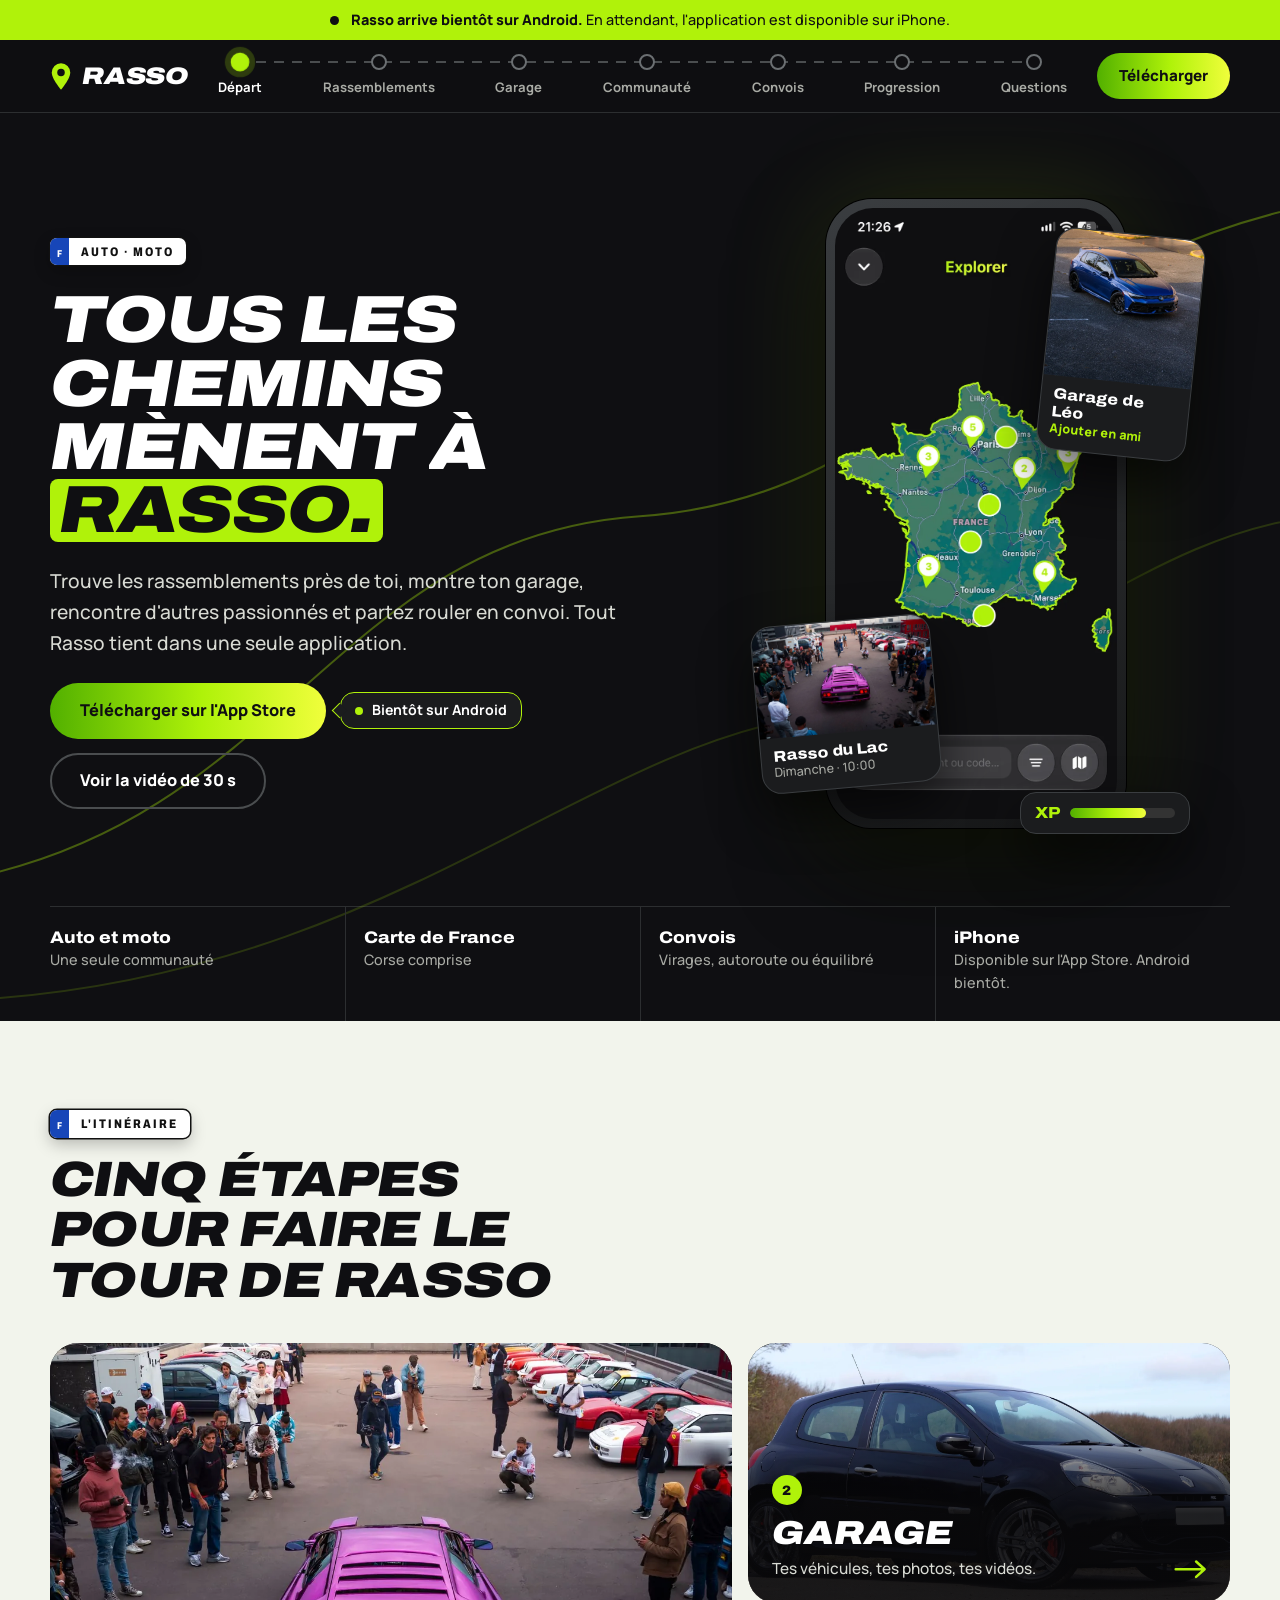
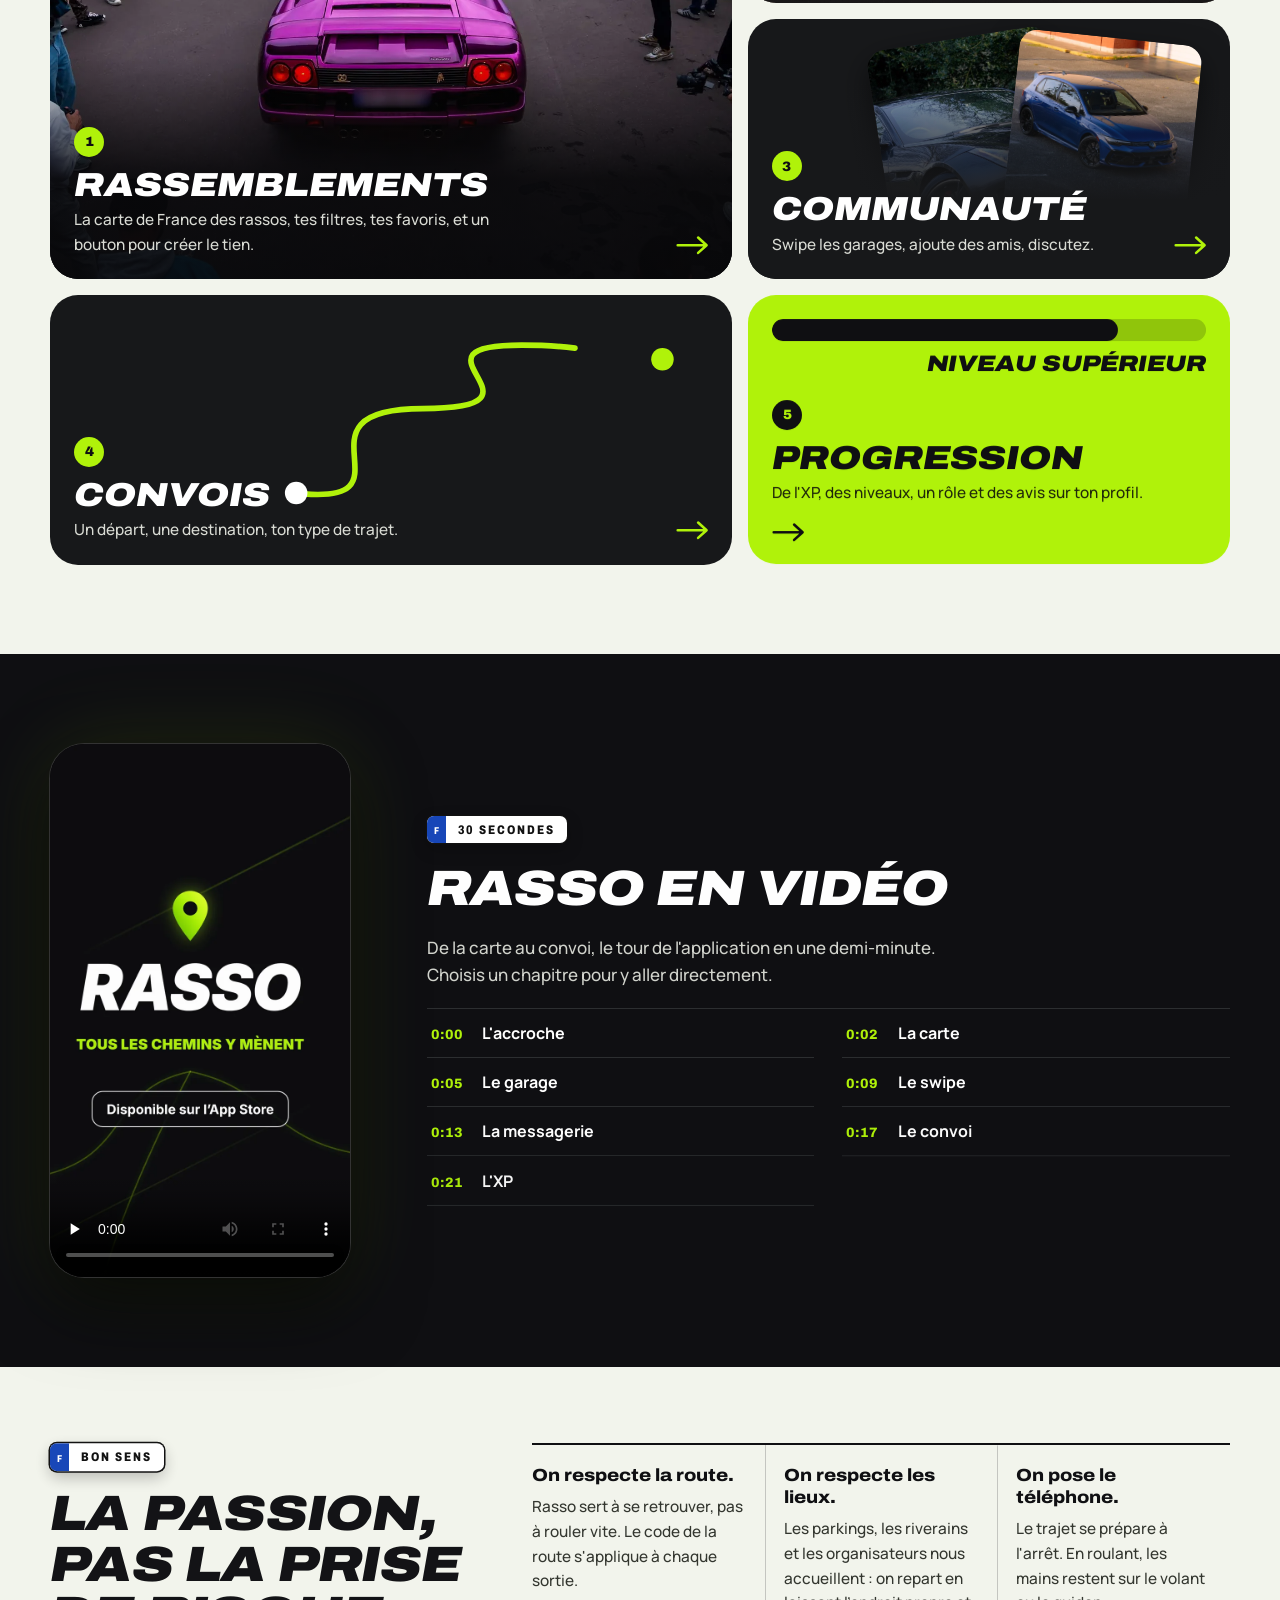
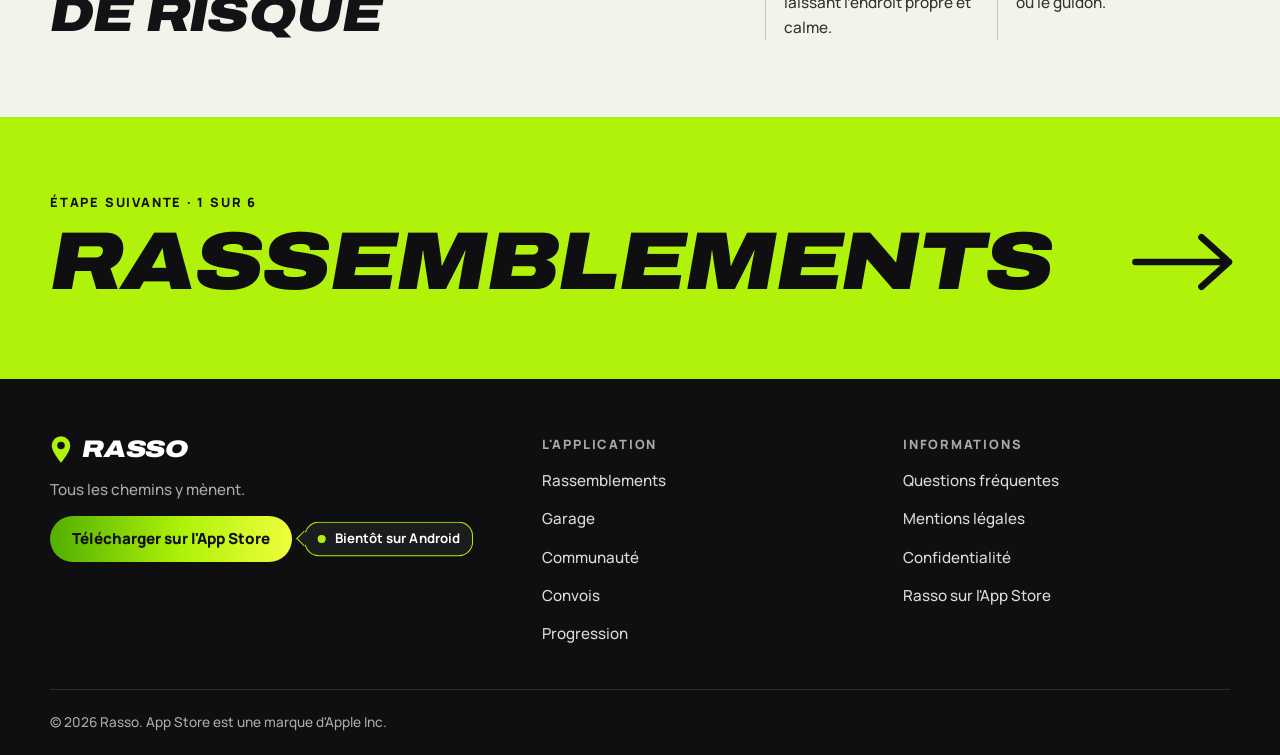
==== commit 0501040c: "Boutons sans liseré, maquette à 21:26 et 45 %, liens de style versionnés Co-Authored-By: Claude Opus" ====
--- a/index.html
+++ b/index.html
@@ -24,7 +24,7 @@
 <link rel="manifest" href="site.webmanifest">
 <link rel="preload" href="fonts/archivo-italic.woff2" as="font" type="font/woff2" crossorigin>
 <link rel="preload" href="fonts/manrope.woff2" as="font" type="font/woff2" crossorigin>
-<link rel="stylesheet" href="css/site.css">
+<link rel="stylesheet" href="css/site.css?v=bcd4eb74">
 <script type="application/ld+json">{"@context": "https://schema.org", "@graph": [{"@type": "Organization", "@id": "https://henrybdz.github.io/Rasso-APP/#org", "name": "Rasso", "url": "https://henrybdz.github.io/Rasso-APP/", "logo": "https://henrybdz.github.io/Rasso-APP/favicon.svg"}, {"@type": "WebSite", "@id": "https://henrybdz.github.io/Rasso-APP/#site", "url": "https://henrybdz.github.io/Rasso-APP/", "name": "Rasso", "inLanguage": "fr-FR", "publisher": {"@id": "https://henrybdz.github.io/Rasso-APP/#org"}}, {"@type": "MobileApplication", "name": "Rasso", "operatingSystem": "iOS", "applicationCategory": "SocialNetworkingApplication", "inLanguage": "fr-FR", "description": "Application communautaire auto et moto : carte des rassemblements, garage, découverte et amis, messagerie, convois et progression.", "installUrl": "https://apps.apple.com/fr/app/rasso/id6758964694", "downloadUrl": "https://apps.apple.com/fr/app/rasso/id6758964694", "publisher": {"@id": "https://henrybdz.github.io/Rasso-APP/#org"}}]}</script>
 </head>
 <body>
@@ -101,7 +101,7 @@
 <script src="js/vendor/gsap.min.js" defer></script>
 <script src="js/vendor/ScrollTrigger.min.js" defer></script>
 <script src="js/vendor/MotionPathPlugin.min.js" defer></script>
-<script src="js/site.js" defer></script>
-<script src="js/anim.js" defer></script>
+<script src="js/site.js?v=bcd4eb74" defer></script>
+<script src="js/anim.js?v=bcd4eb74" defer></script>
 </body>
 </html>
--- a/css/site.css
+++ b/css/site.css
@@ -529,3 +529,6 @@
   .dl .soon::before{left:22px;top:-7px;margin-top:0;transform:rotate(135deg)}
   .foot .dl{flex-direction:column;align-items:flex-start}
 }
+
+/* dégradé calé sur la bordure : supprime les liserés aux extrémités des boutons */
+.btn,.sb,.chip{background-origin:border-box}
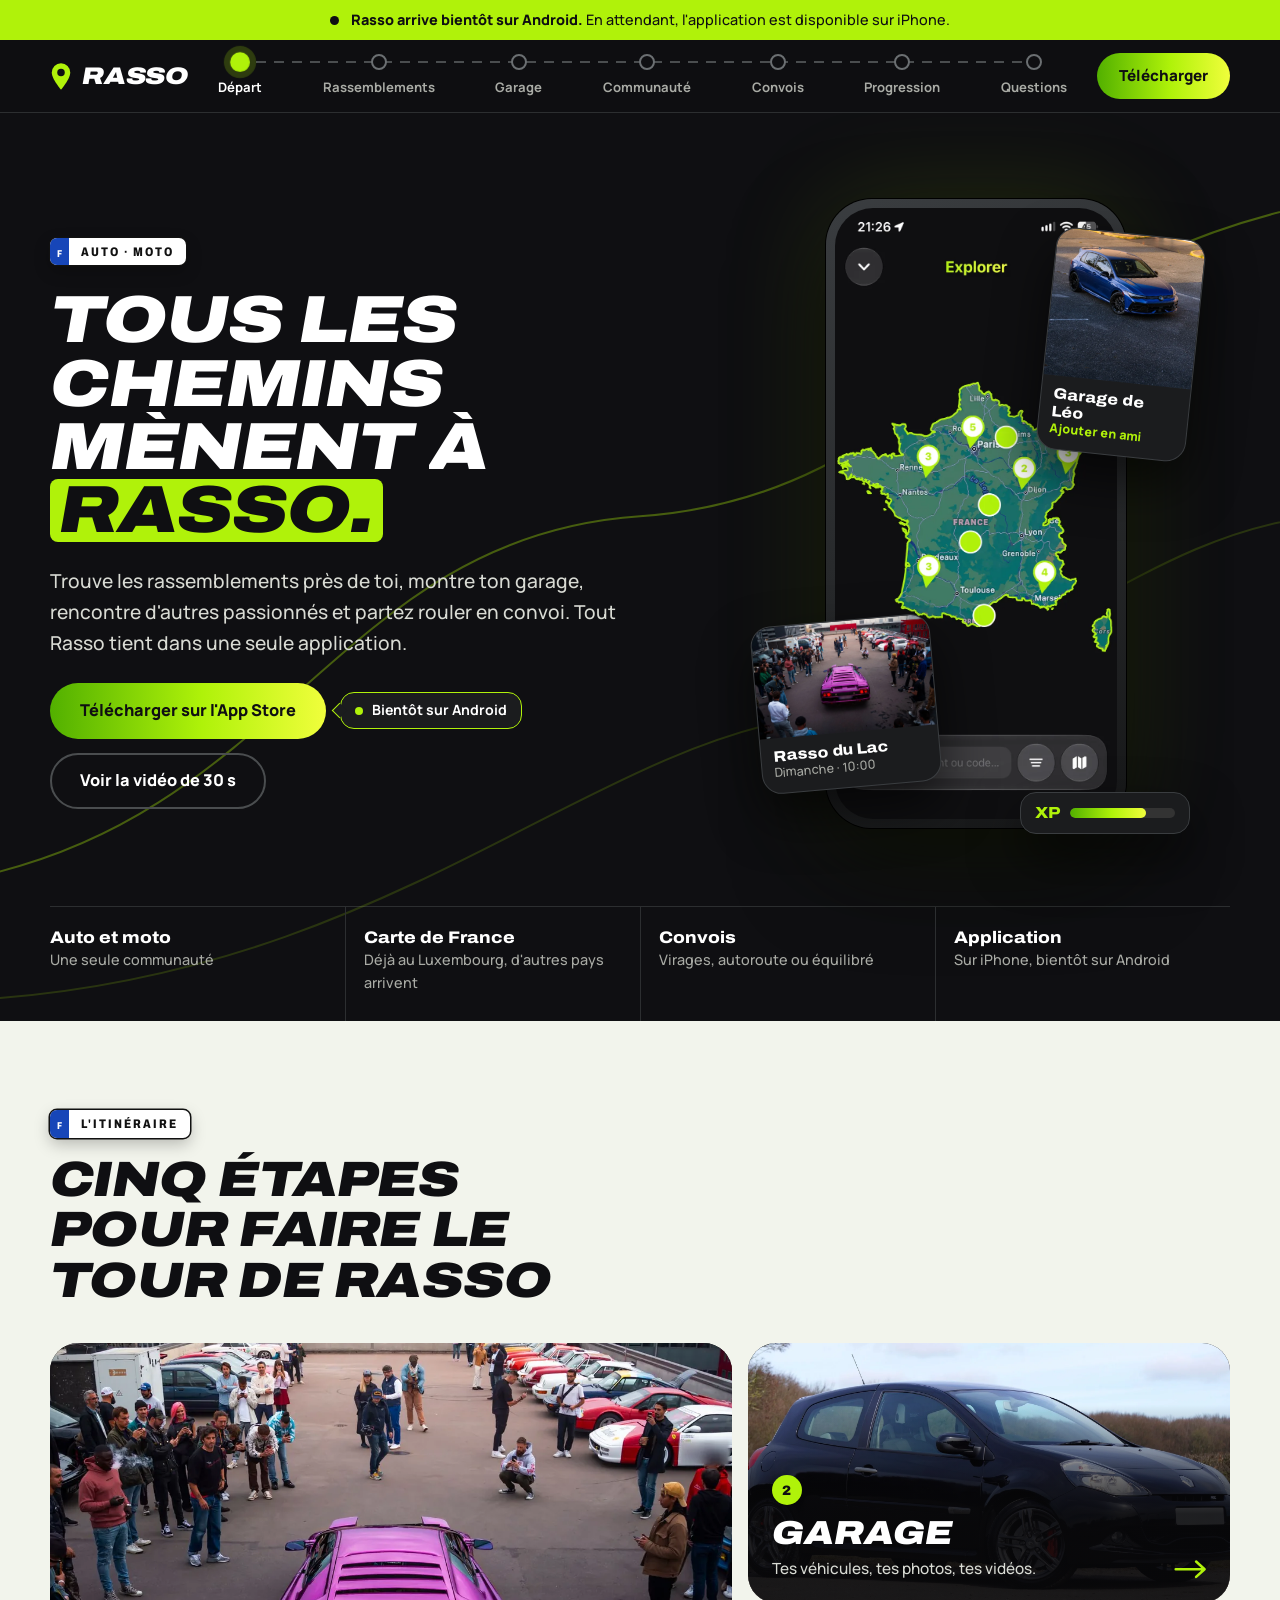
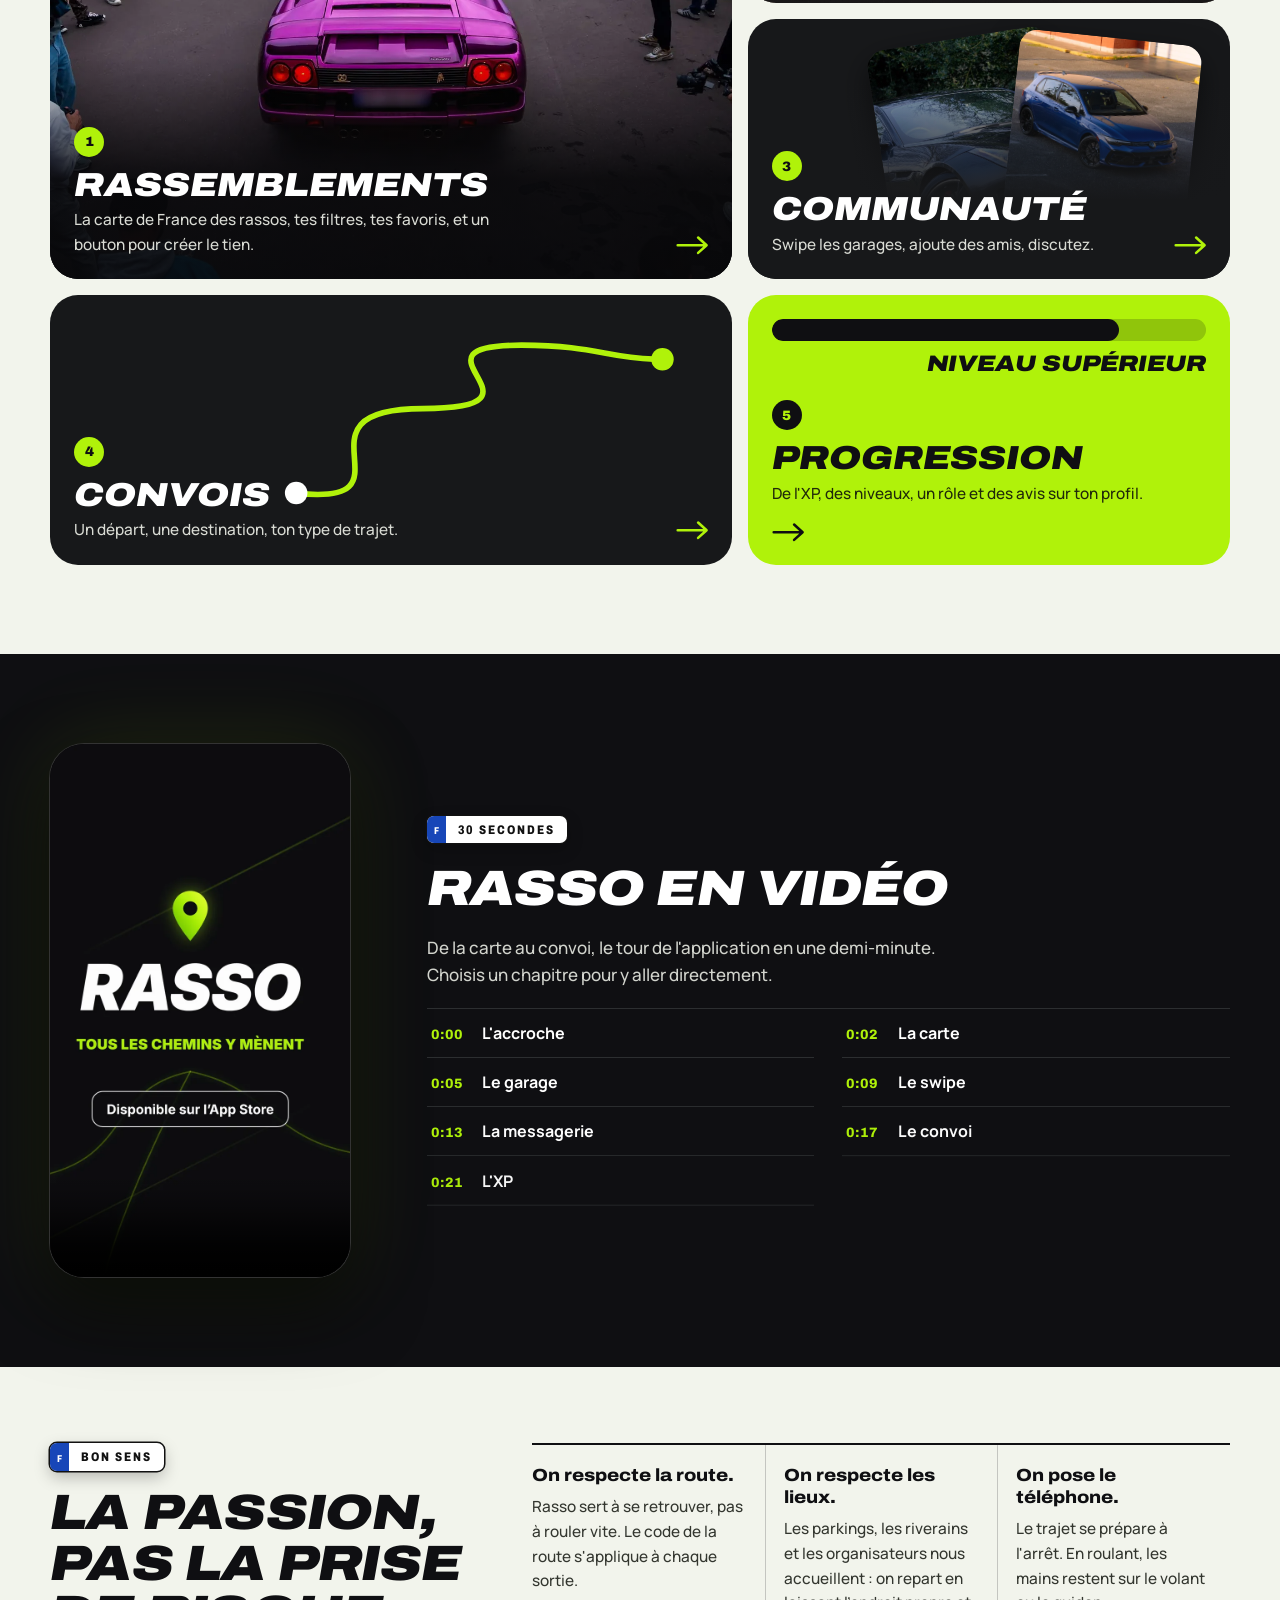
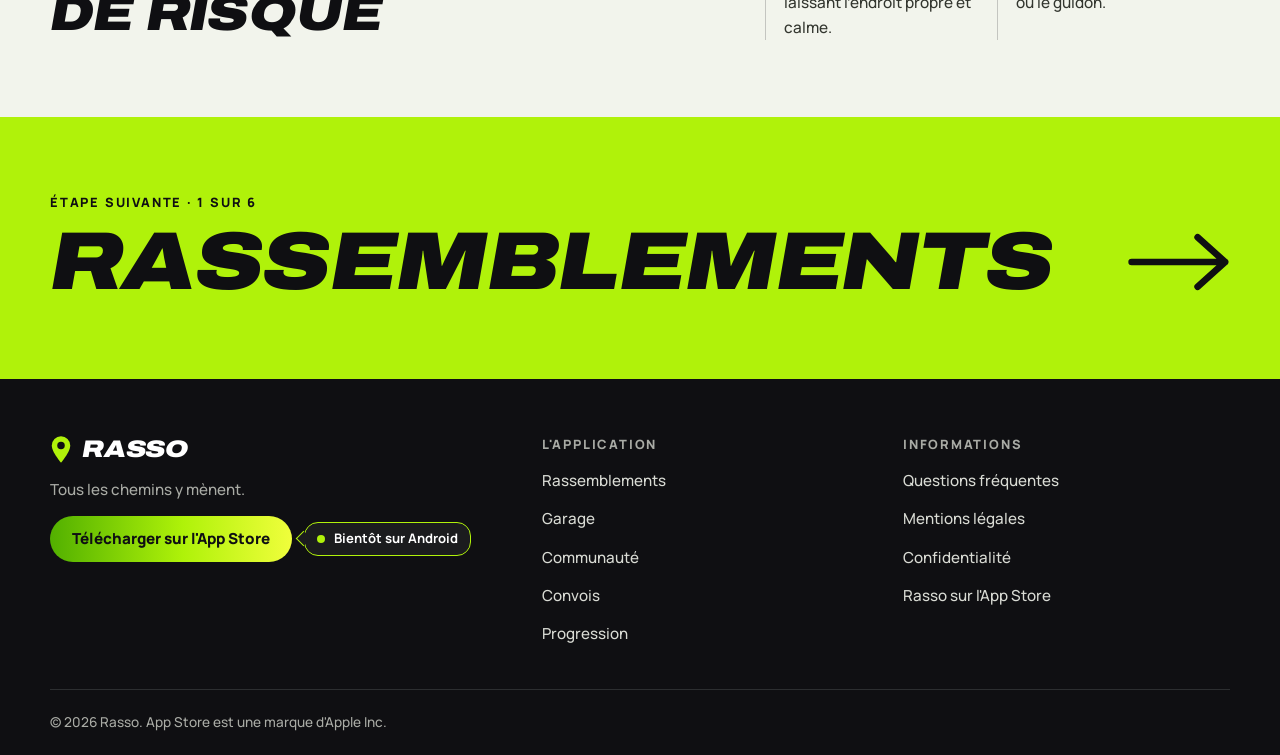
==== commit d865de41: "Accueil : Luxembourg et application dans les chiffres clés Co-Authored-By: Claude Opus 5.5 <noreply@" ====
--- a/index.html
+++ b/index.html
@@ -54,7 +54,7 @@
       <div class="fl fl-xp" aria-hidden="true"><b>XP</b><i><u></u></i></div>
     </div>
   </div>
-  <div class="wrap"><ul class="hero-facts"><li><b>Auto et moto</b>Une seule communauté</li><li><b>Carte de France</b>Corse comprise</li><li><b>Convois</b>Virages, autoroute ou équilibré</li><li><b>iPhone</b>Disponible sur l'App Store. Android bientôt.</li></ul></div>
+  <div class="wrap"><ul class="hero-facts"><li><b>Auto et moto</b>Une seule communauté</li><li><b>Carte de France</b>Déjà au Luxembourg, d'autres pays arrivent</li><li><b>Convois</b>Virages, autoroute ou équilibré</li><li><b>Application</b>Sur iPhone, bientôt sur Android</li></ul></div>
 </section>
 
 <section class="bento-s paper">
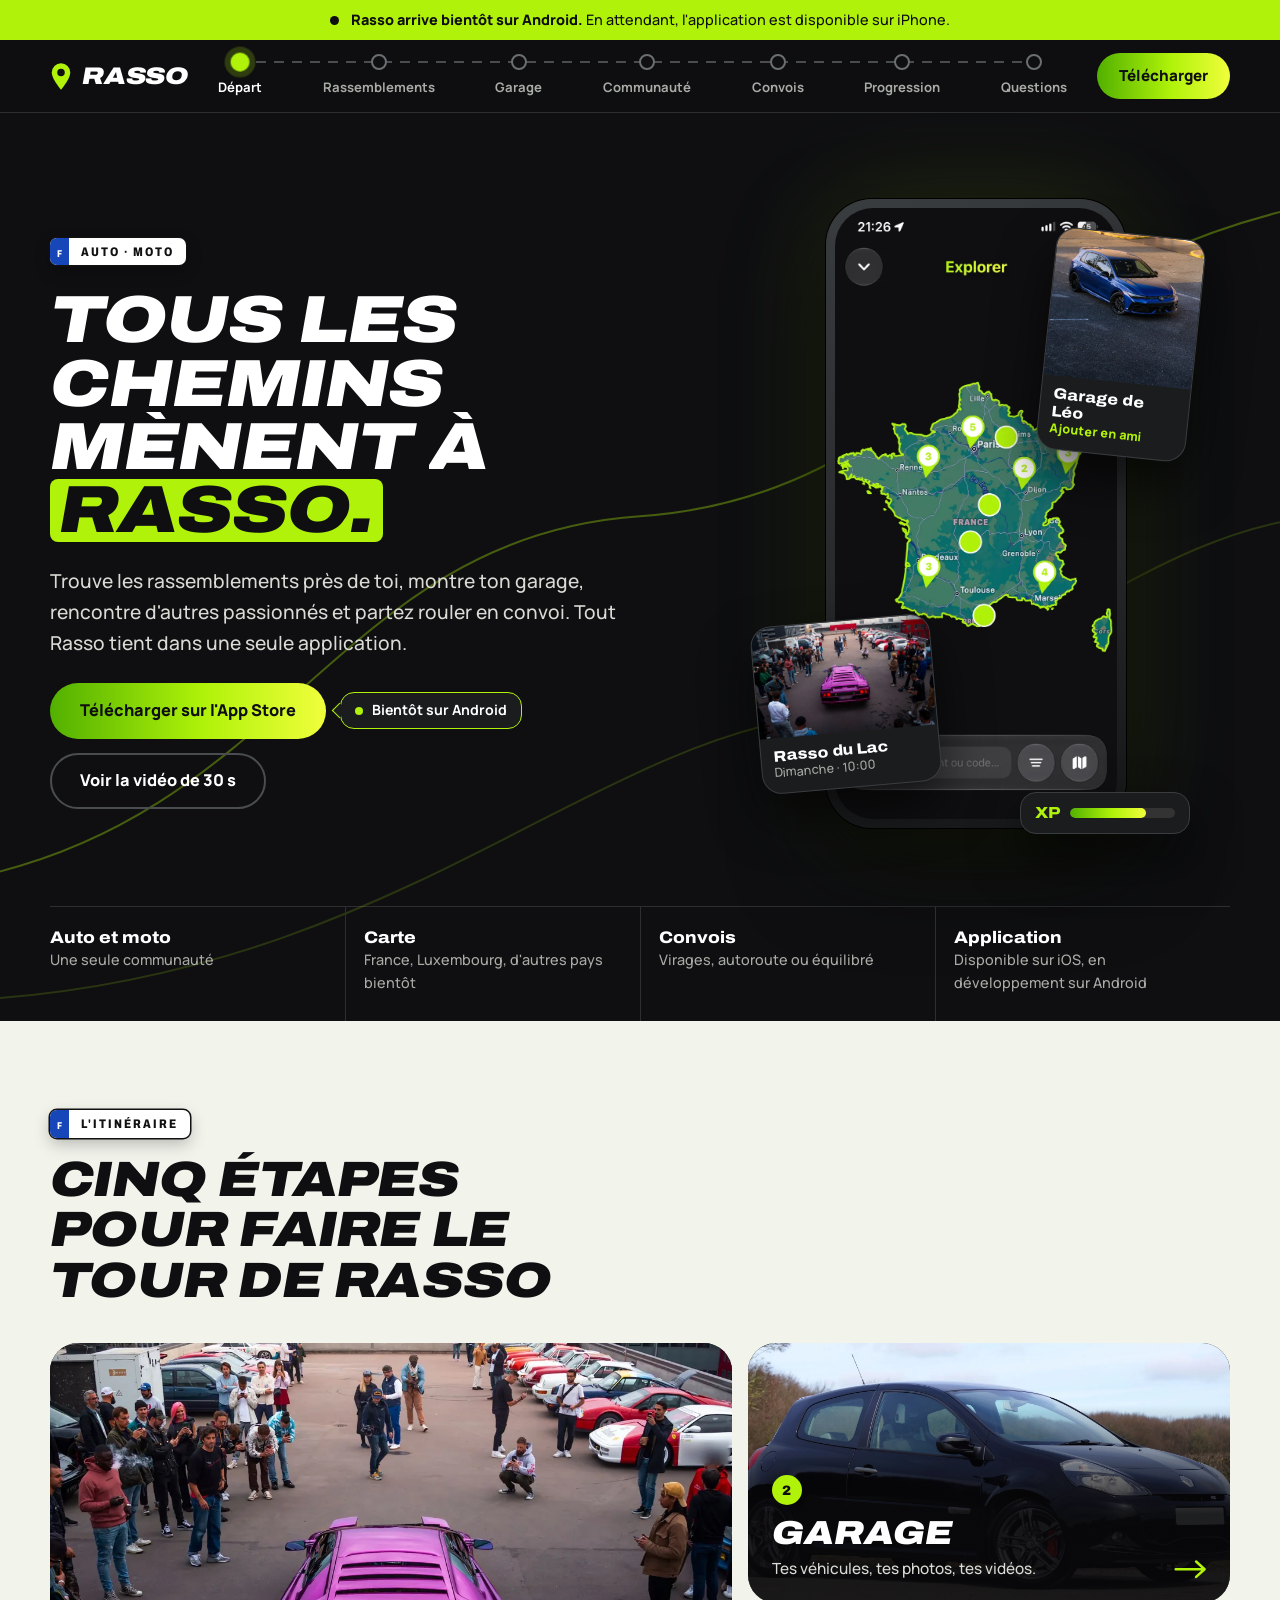
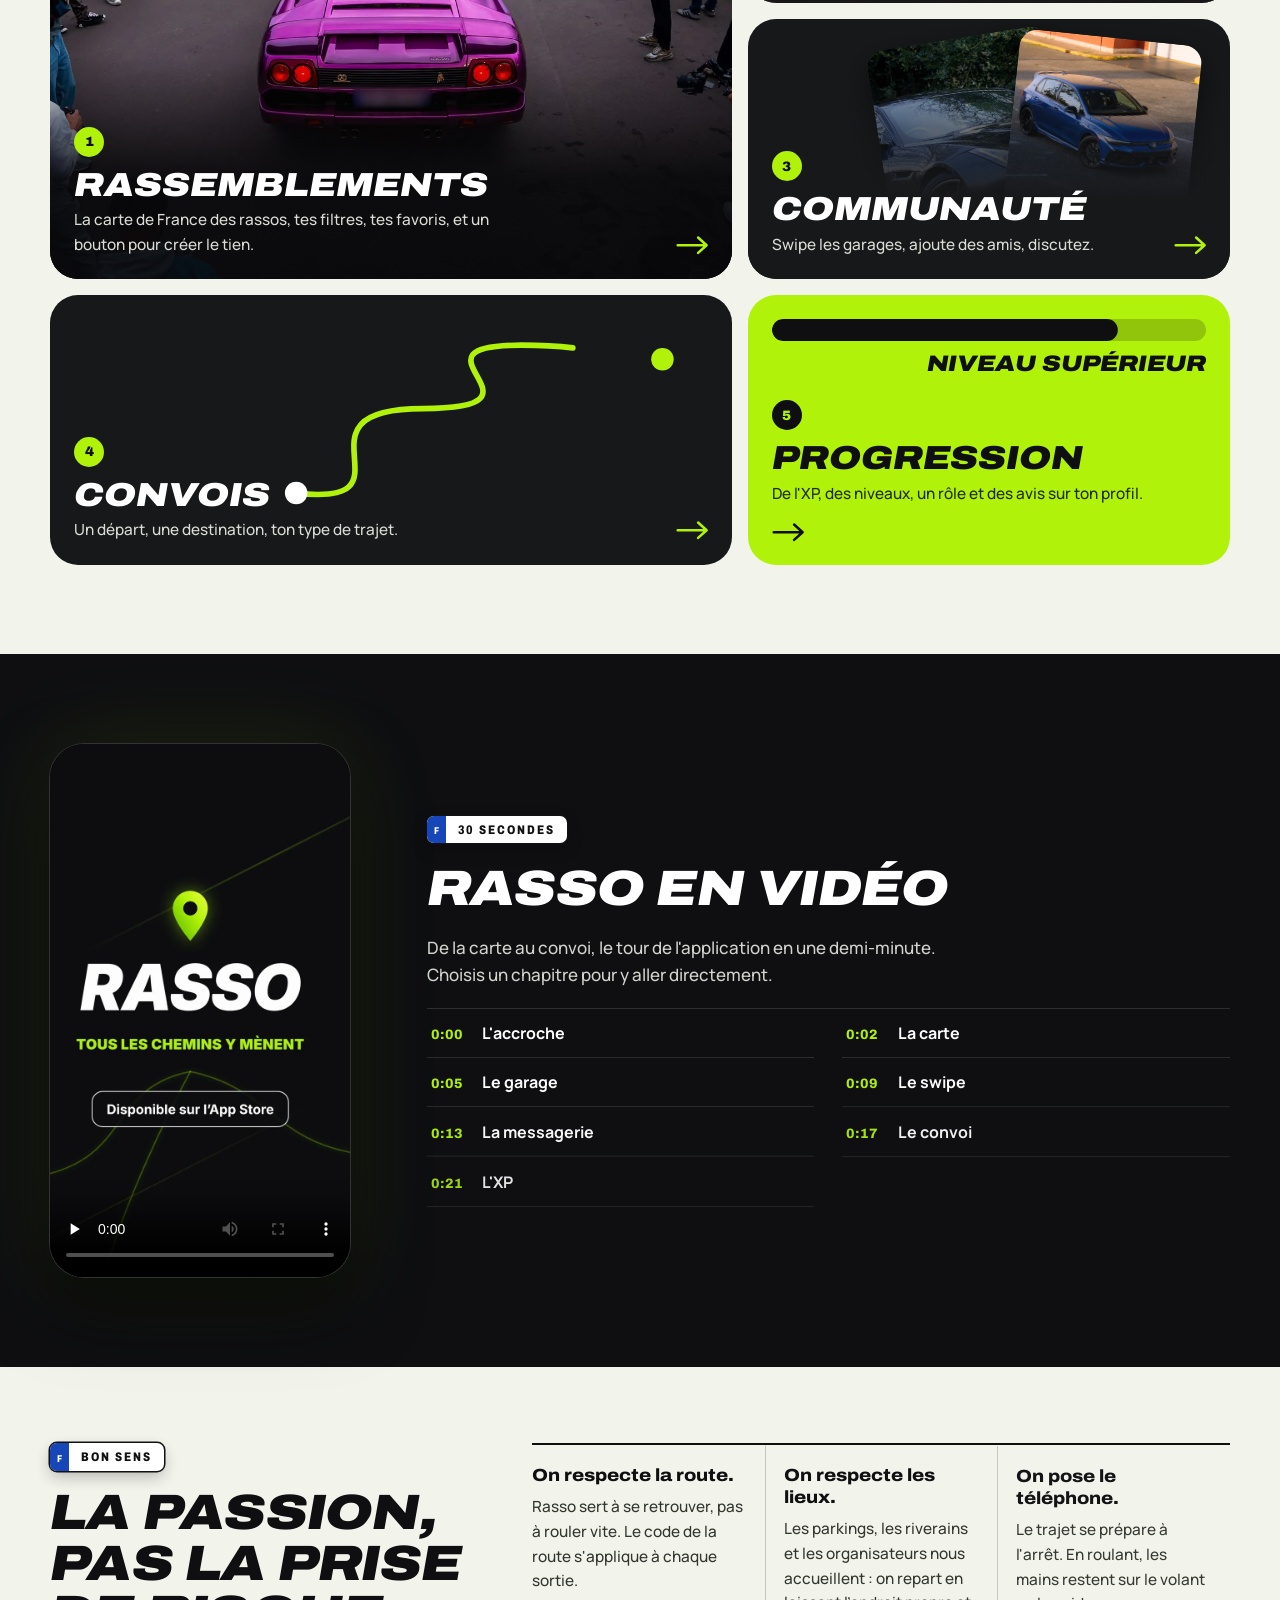
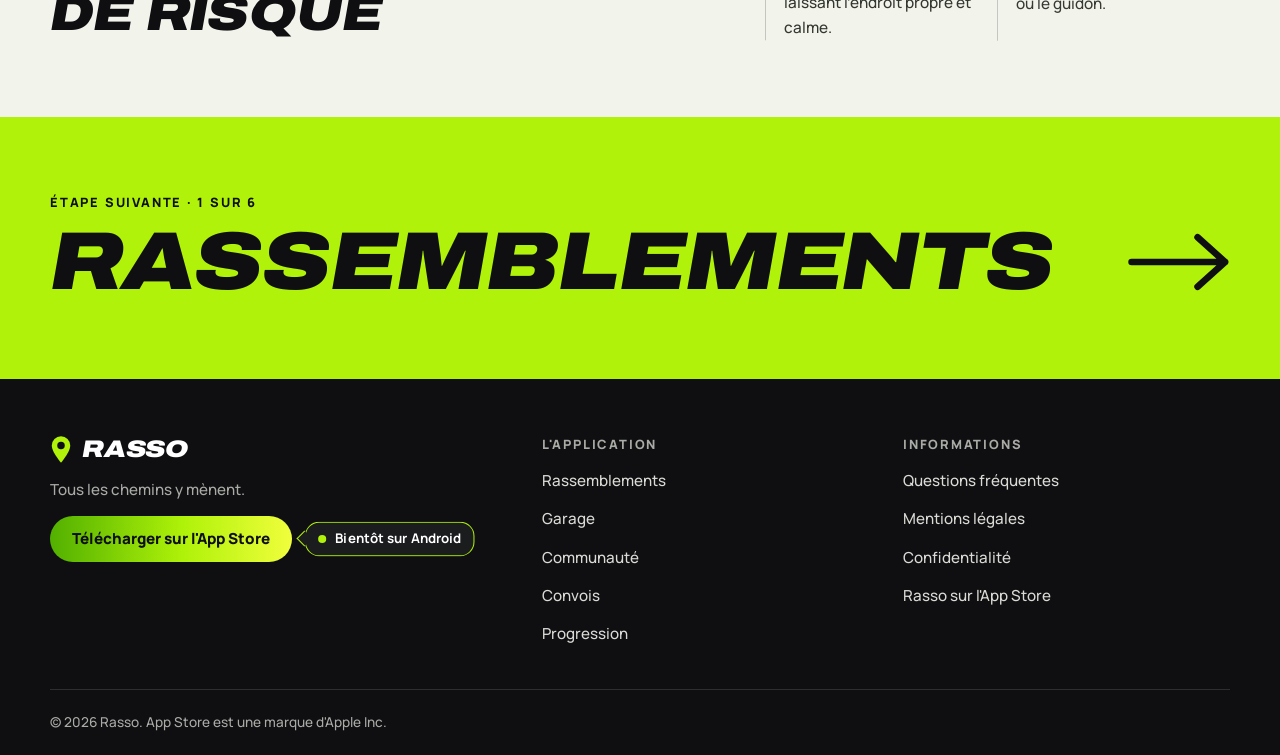
==== commit e9c78551: "Accueil : cases Carte et Application reformulées Co-Authored-By: Claude Opus 5.5 <noreply@anthropic." ====
--- a/index.html
+++ b/index.html
@@ -54,7 +54,7 @@
       <div class="fl fl-xp" aria-hidden="true"><b>XP</b><i><u></u></i></div>
     </div>
   </div>
-  <div class="wrap"><ul class="hero-facts"><li><b>Auto et moto</b>Une seule communauté</li><li><b>Carte de France</b>Déjà au Luxembourg, d'autres pays arrivent</li><li><b>Convois</b>Virages, autoroute ou équilibré</li><li><b>Application</b>Sur iPhone, bientôt sur Android</li></ul></div>
+  <div class="wrap"><ul class="hero-facts"><li><b>Auto et moto</b>Une seule communauté</li><li><b>Carte</b>France, Luxembourg, d'autres pays bientôt</li><li><b>Convois</b>Virages, autoroute ou équilibré</li><li><b>Application</b>Disponible sur iOS, en développement sur Android</li></ul></div>
 </section>
 
 <section class="bento-s paper">
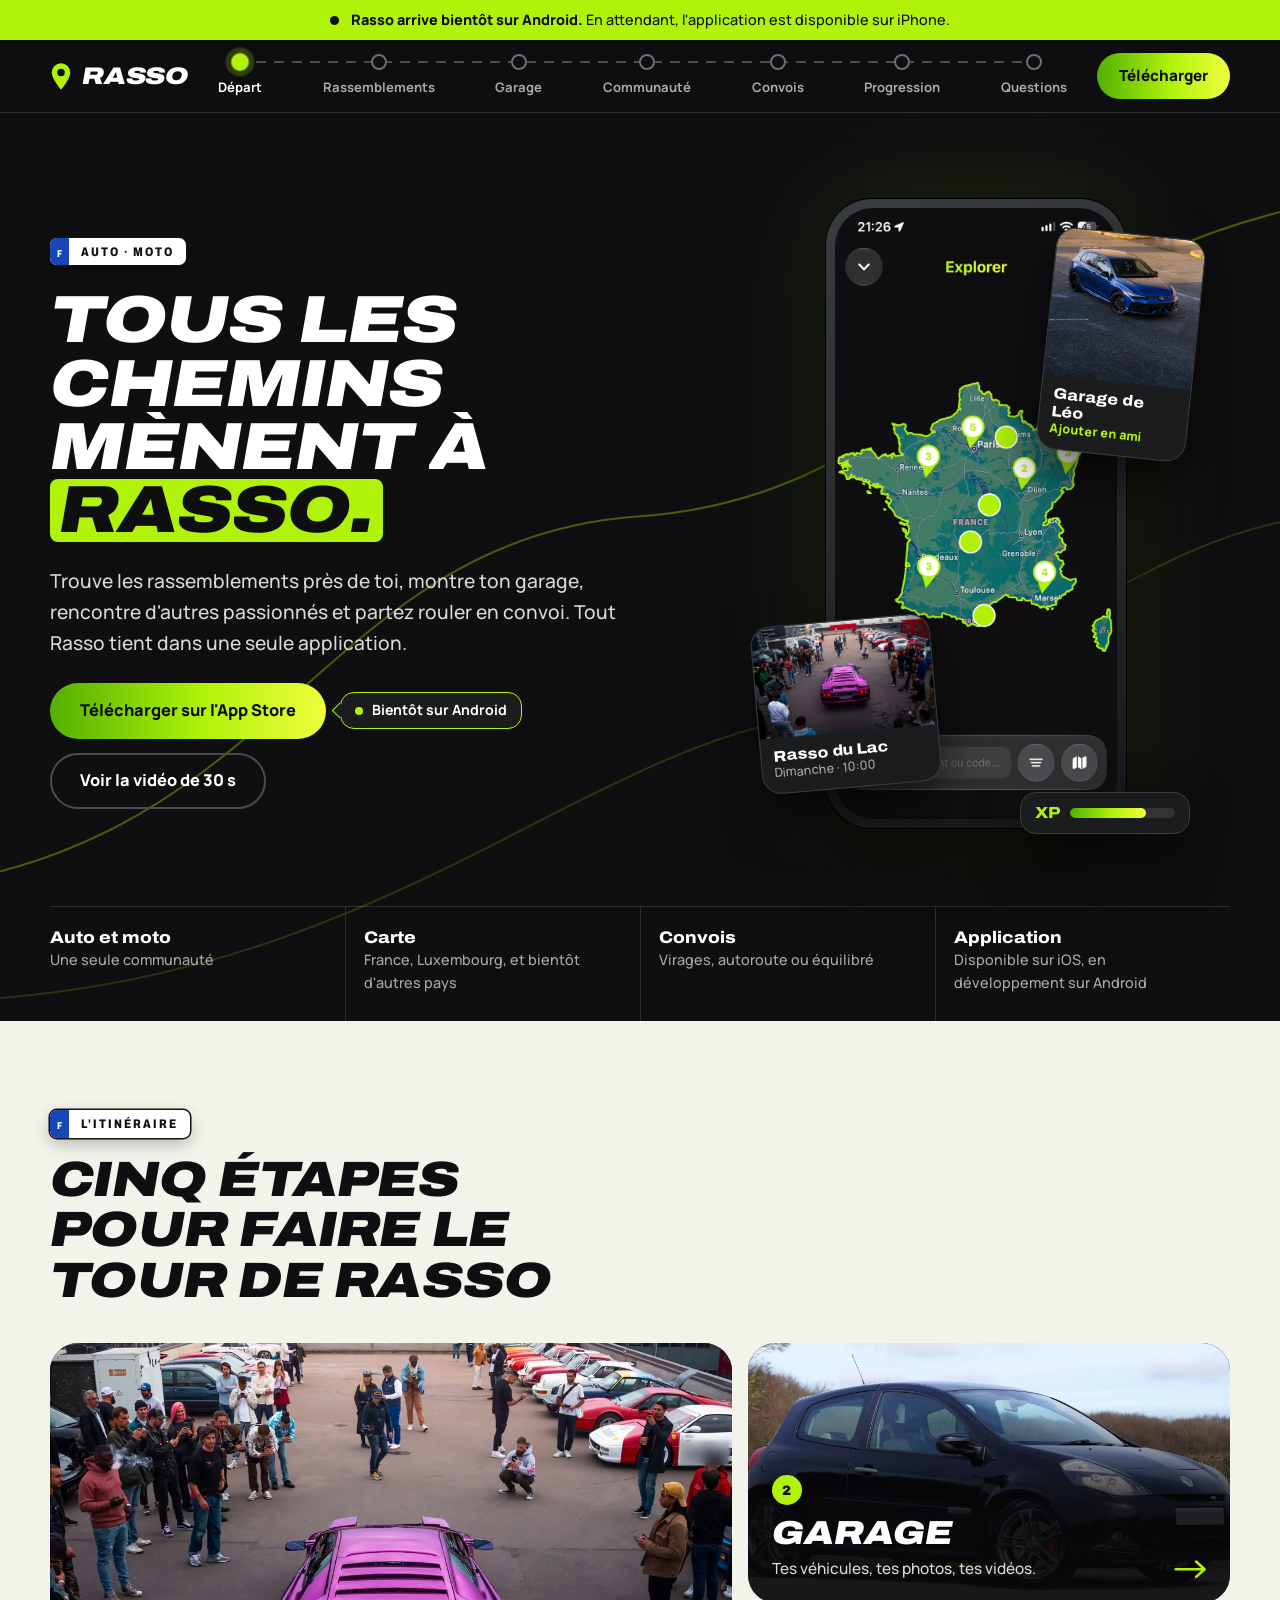
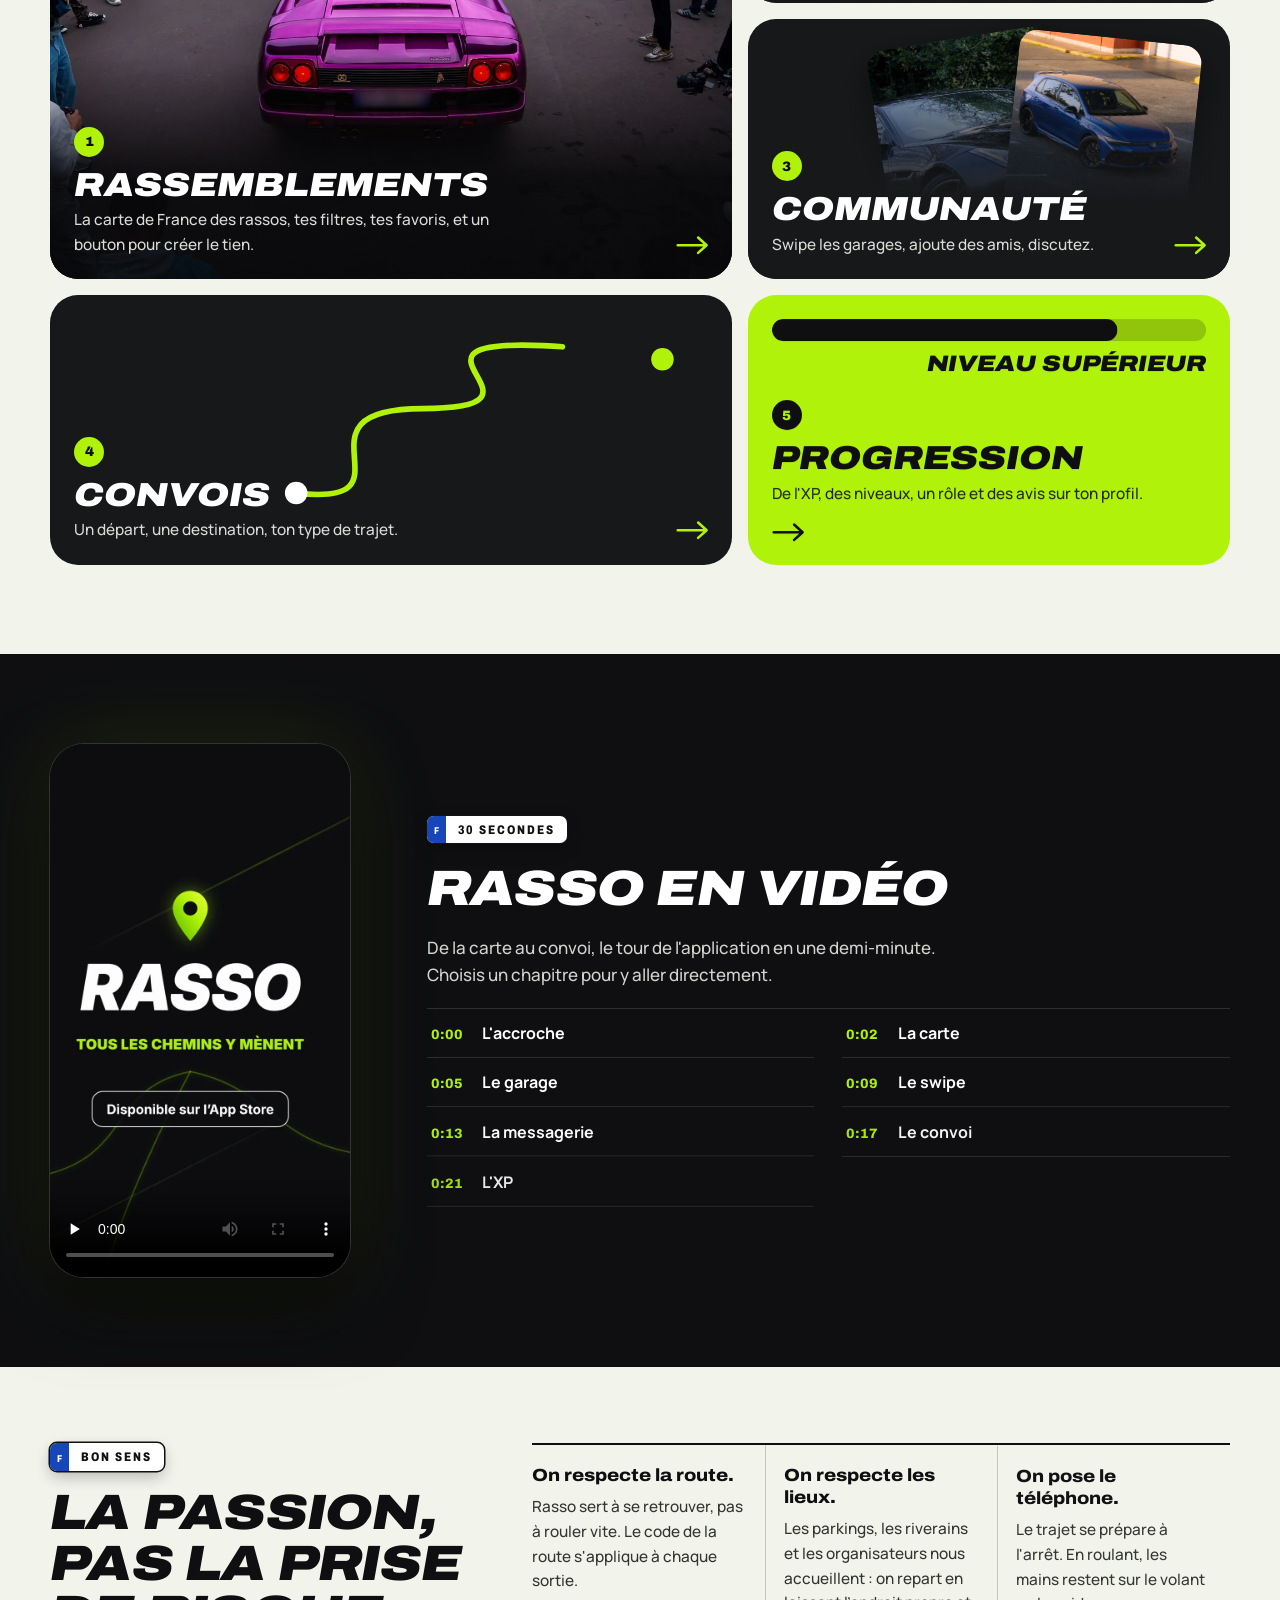
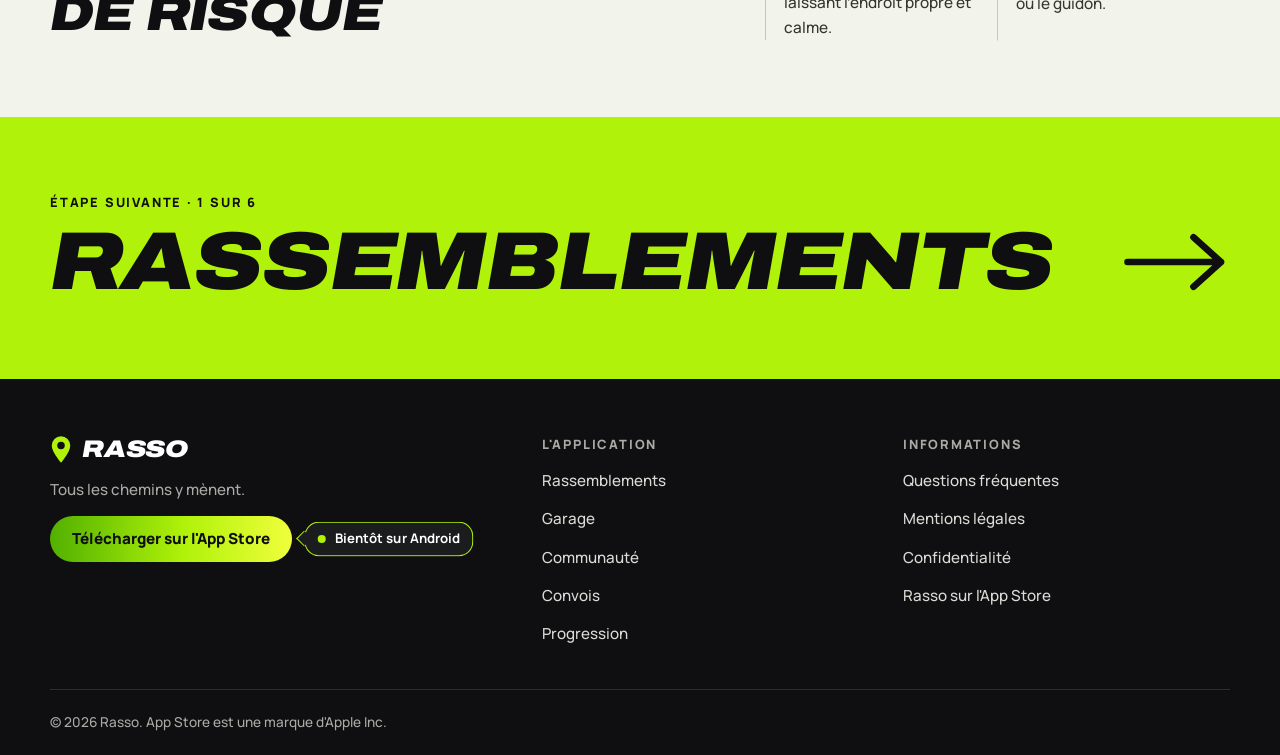
==== commit 6d7a029c: "Accueil : « et bientôt d'autres pays » Co-Authored-By: Claude Opus 5.5 <noreply@anthropic.com> Claud" ====
--- a/index.html
+++ b/index.html
@@ -54,7 +54,7 @@
       <div class="fl fl-xp" aria-hidden="true"><b>XP</b><i><u></u></i></div>
     </div>
   </div>
-  <div class="wrap"><ul class="hero-facts"><li><b>Auto et moto</b>Une seule communauté</li><li><b>Carte</b>France, Luxembourg, d'autres pays bientôt</li><li><b>Convois</b>Virages, autoroute ou équilibré</li><li><b>Application</b>Disponible sur iOS, en développement sur Android</li></ul></div>
+  <div class="wrap"><ul class="hero-facts"><li><b>Auto et moto</b>Une seule communauté</li><li><b>Carte</b>France, Luxembourg, et bientôt d'autres pays</li><li><b>Convois</b>Virages, autoroute ou équilibré</li><li><b>Application</b>Disponible sur iOS, en développement sur Android</li></ul></div>
 </section>
 
 <section class="bento-s paper">
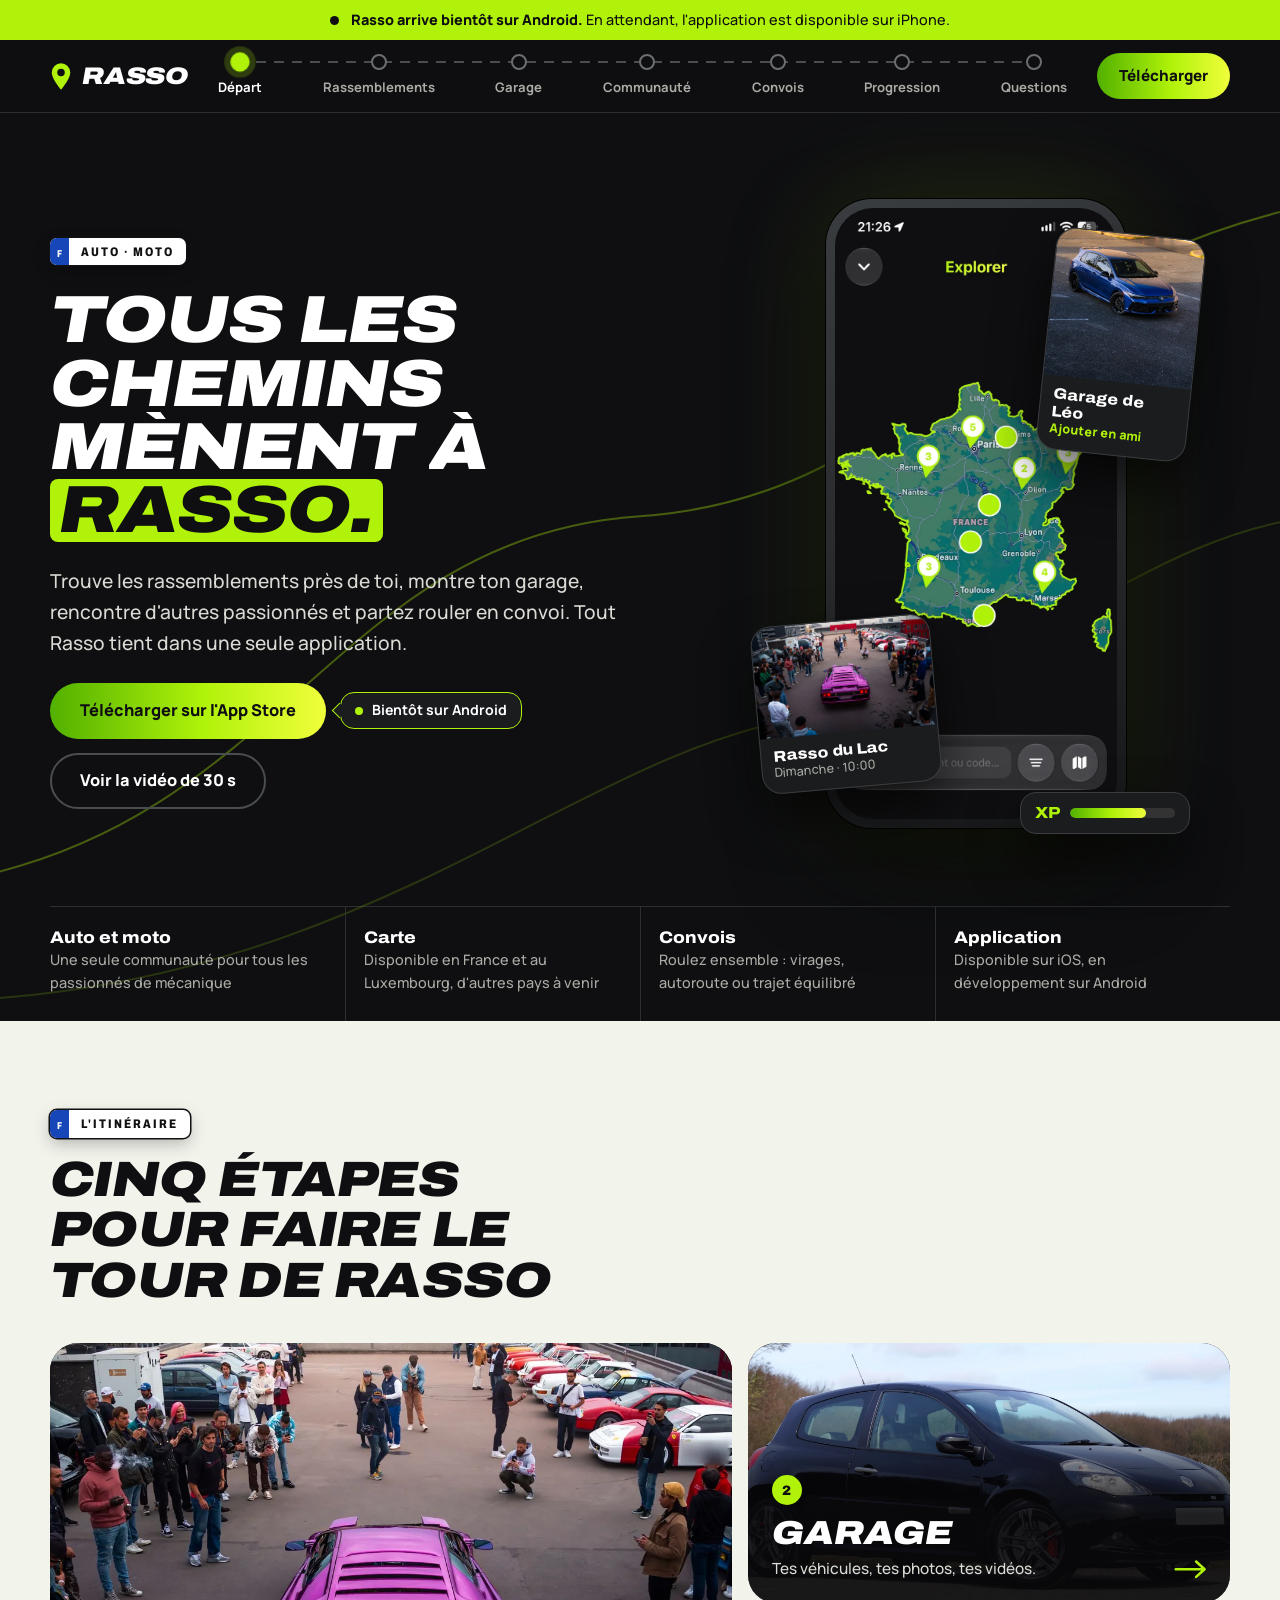
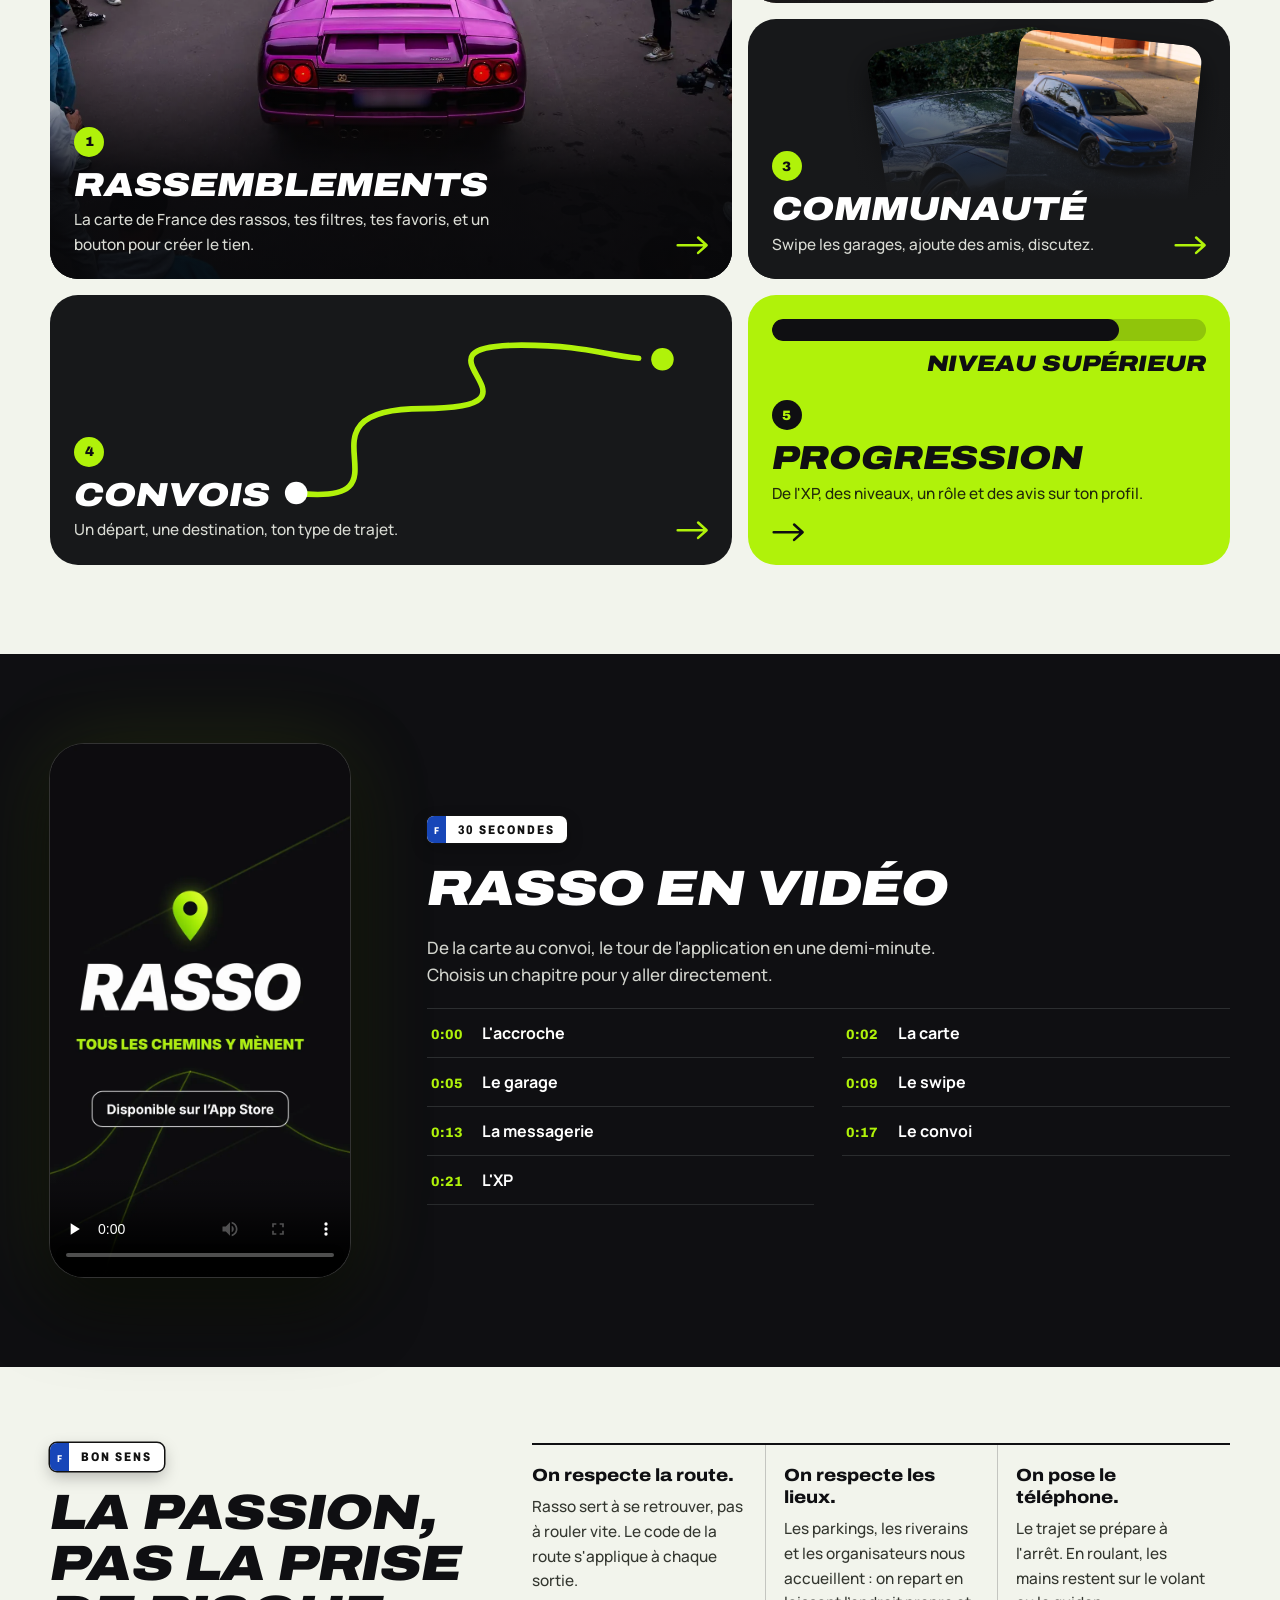
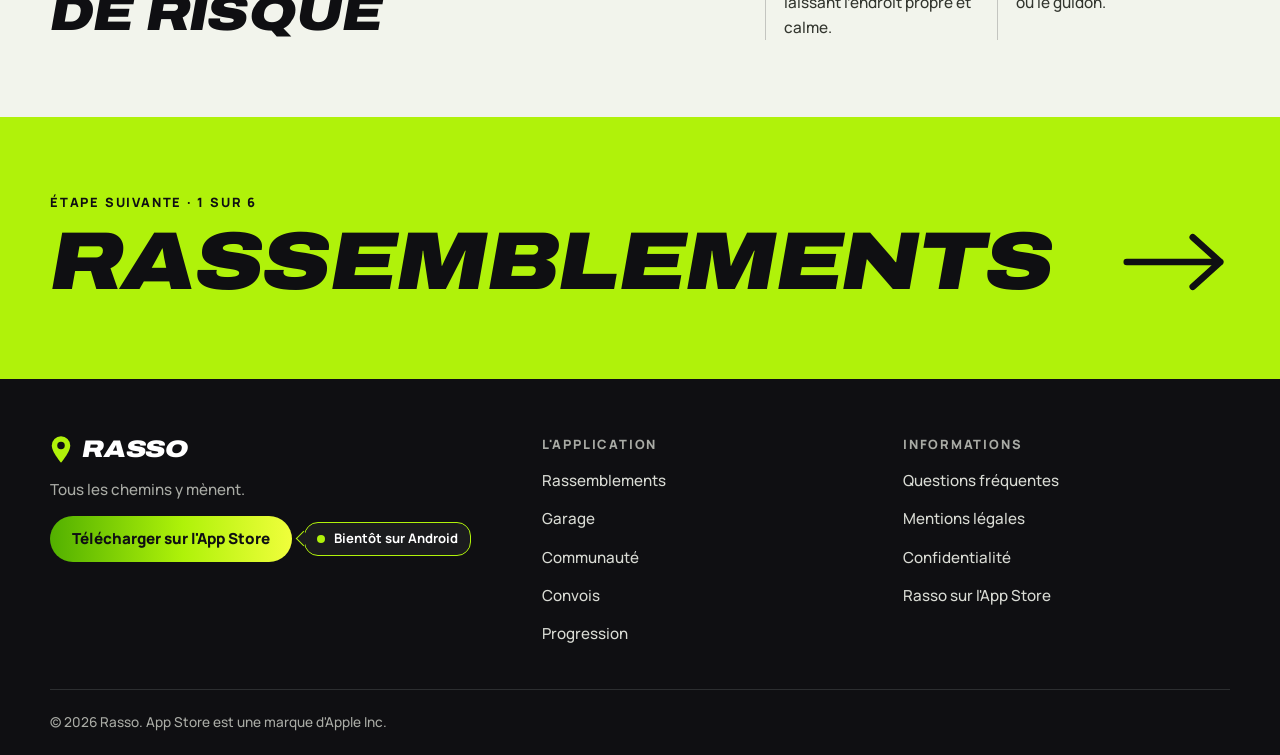
==== commit 07034b4b: "Accueil : chiffres clés rééquilibrés Co-Authored-By: Claude Opus 5.5 <noreply@anthropic.com> Claude-" ====
--- a/index.html
+++ b/index.html
@@ -54,7 +54,7 @@
       <div class="fl fl-xp" aria-hidden="true"><b>XP</b><i><u></u></i></div>
     </div>
   </div>
-  <div class="wrap"><ul class="hero-facts"><li><b>Auto et moto</b>Une seule communauté</li><li><b>Carte</b>France, Luxembourg, et bientôt d'autres pays</li><li><b>Convois</b>Virages, autoroute ou équilibré</li><li><b>Application</b>Disponible sur iOS, en développement sur Android</li></ul></div>
+  <div class="wrap"><ul class="hero-facts"><li><b>Auto et moto</b>Une seule communauté pour tous les passionnés de mécanique</li><li><b>Carte</b>Disponible en France et au Luxembourg, d'autres pays à venir</li><li><b>Convois</b>Roulez ensemble : virages, autoroute ou trajet équilibré</li><li><b>Application</b>Disponible sur iOS, en développement sur Android</li></ul></div>
 </section>
 
 <section class="bento-s paper">
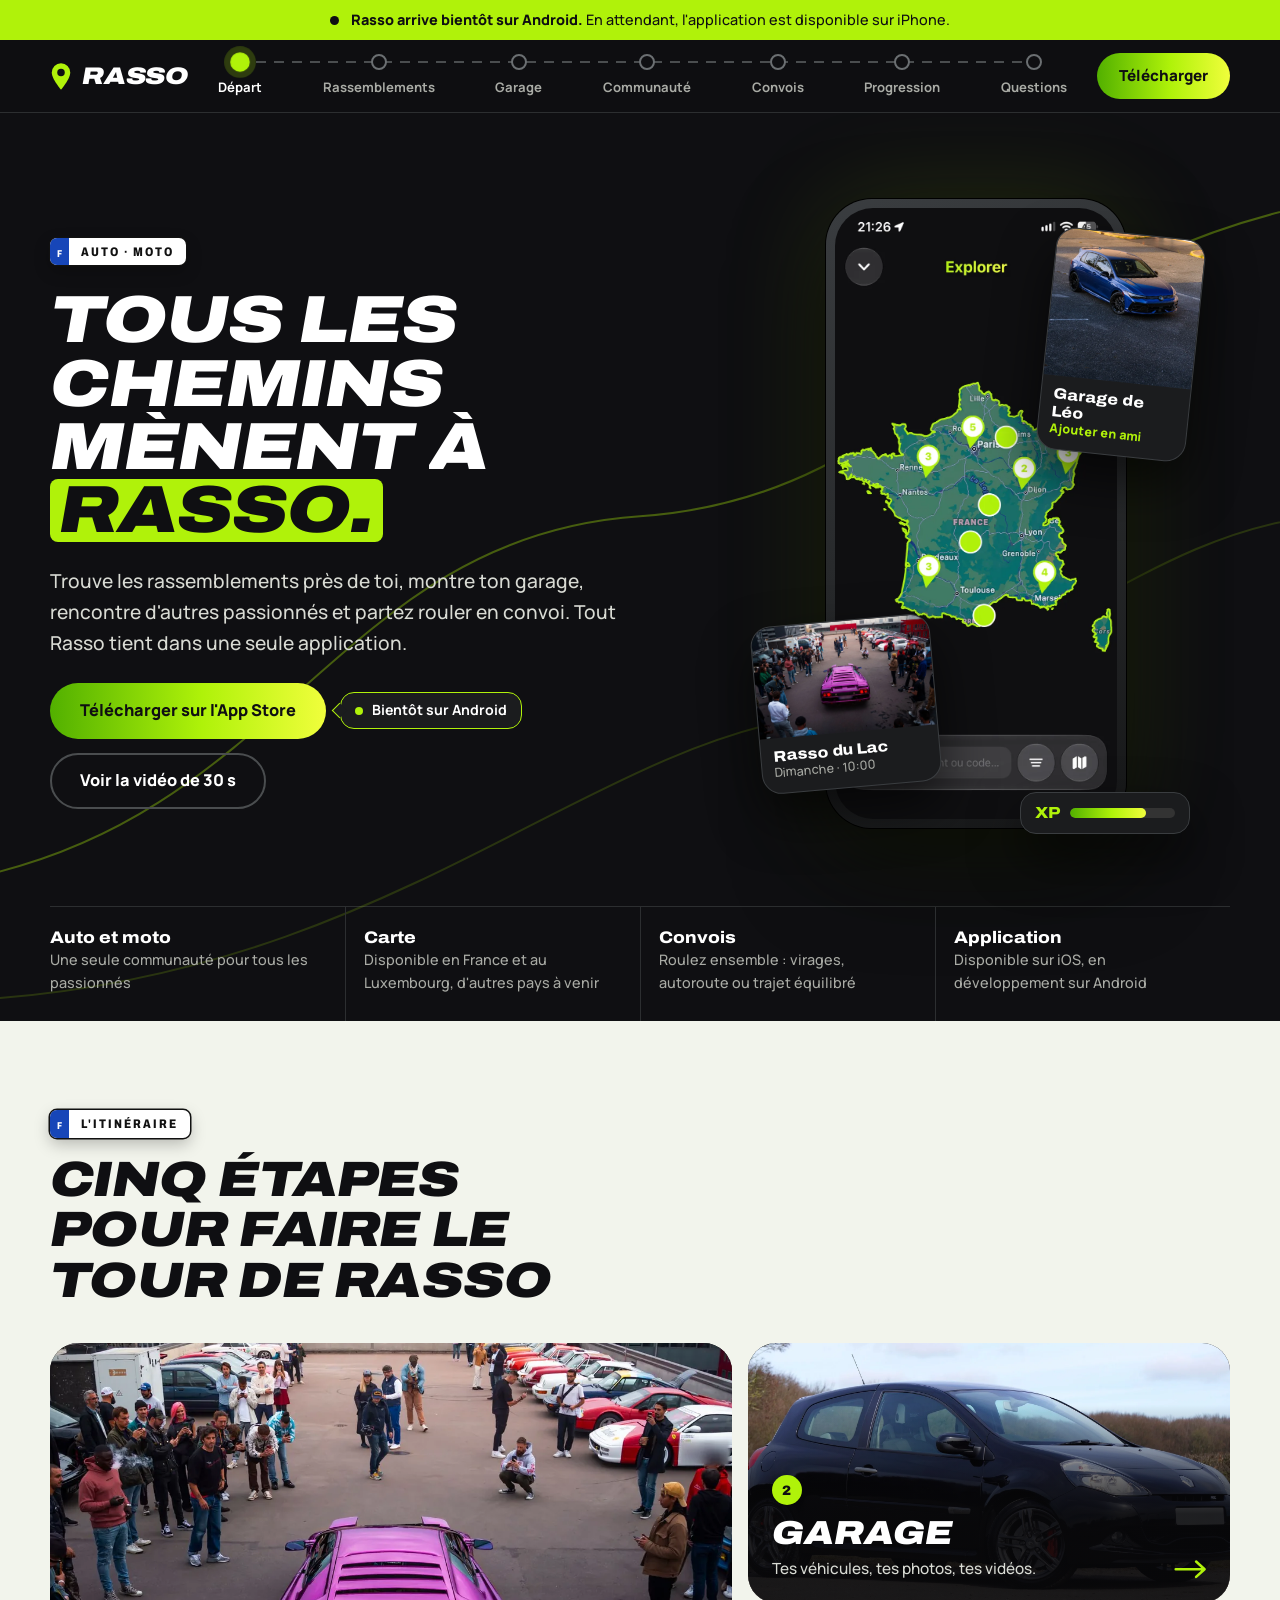
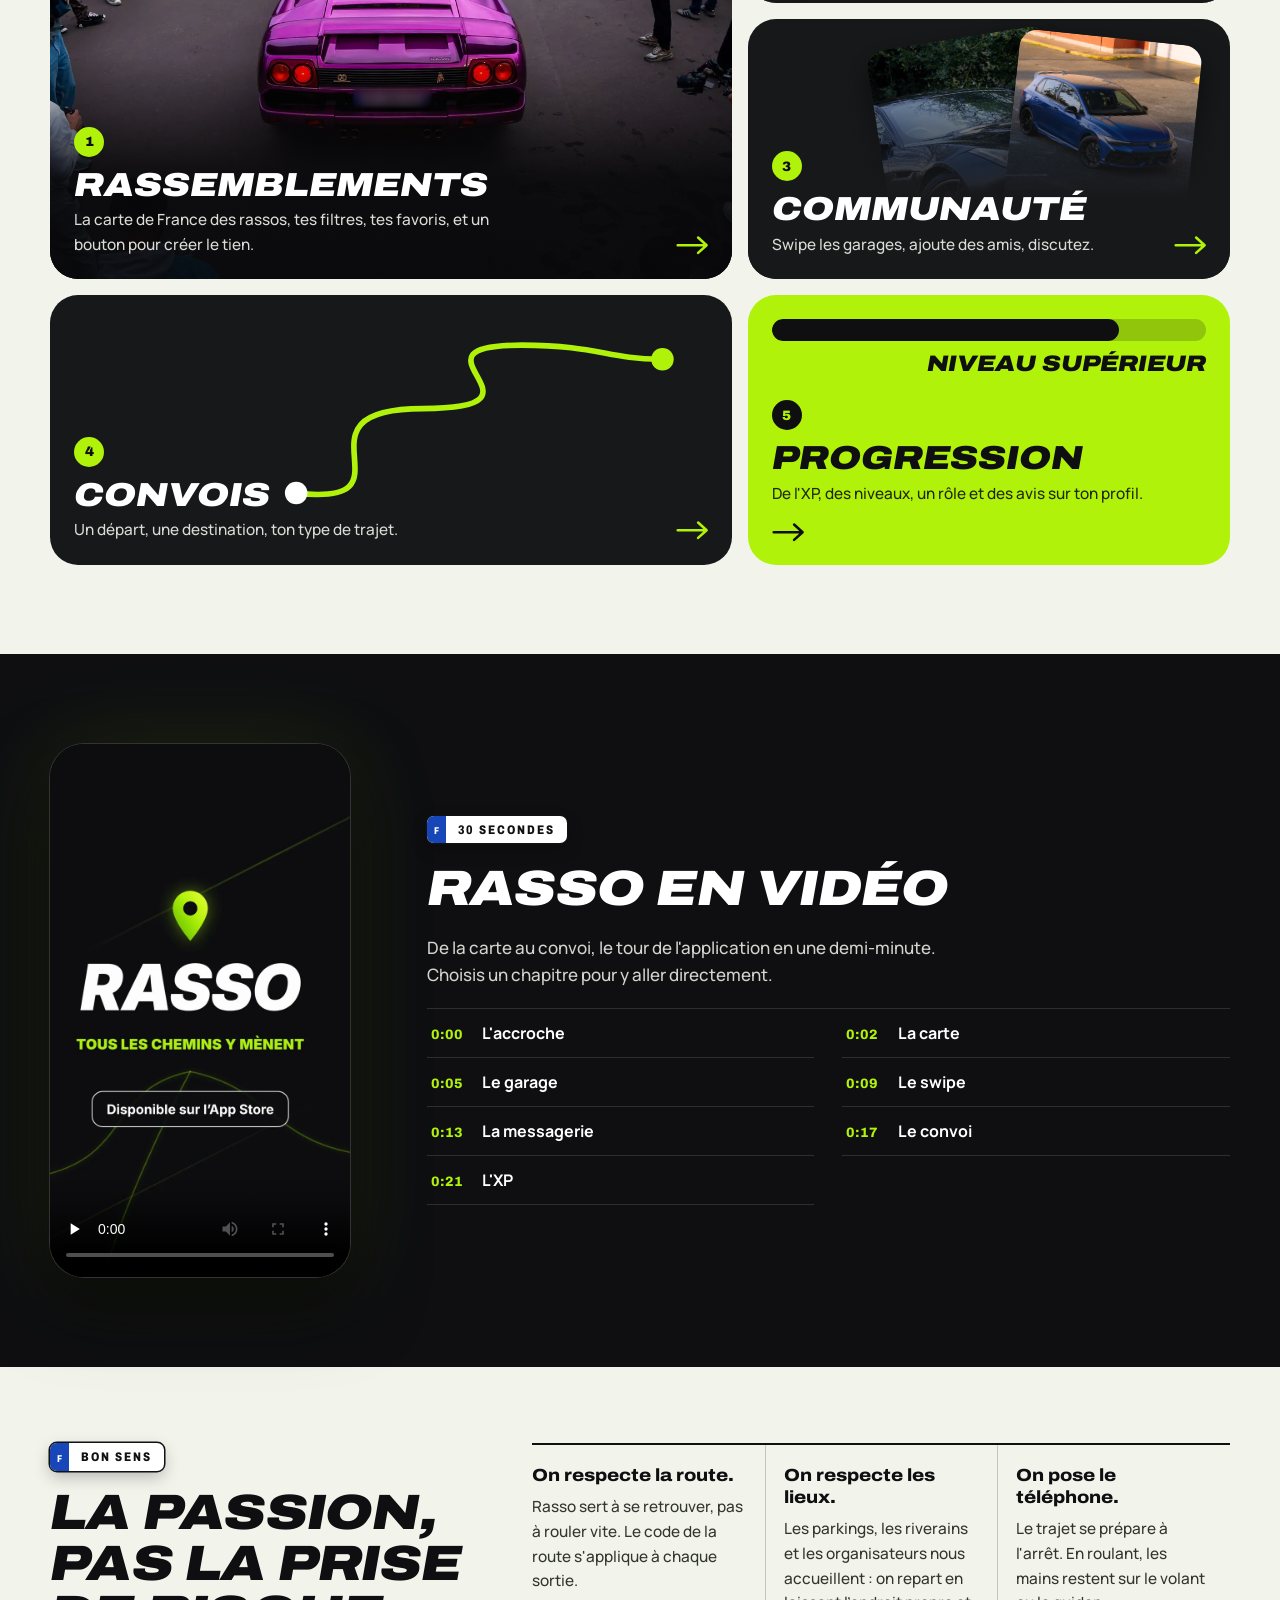
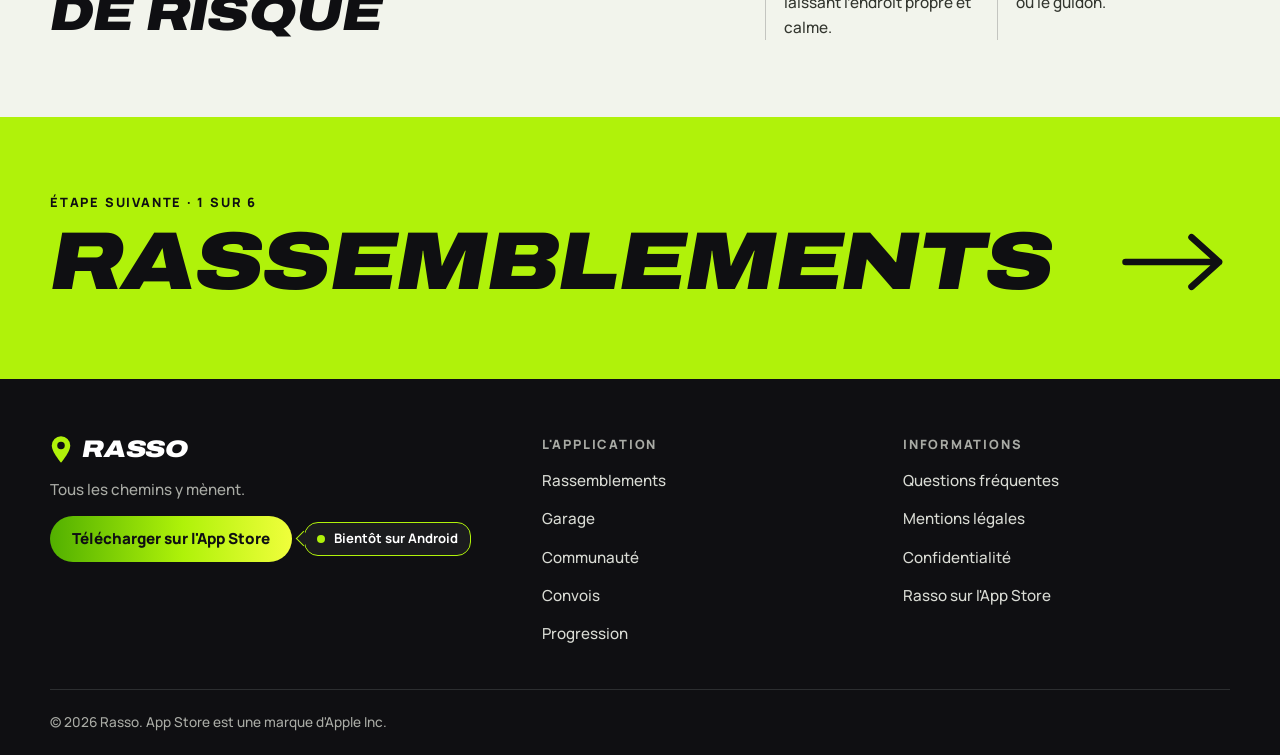
==== commit e92eec1c: "Accueil : case Auto et moto raccourcie Co-Authored-By: Claude Opus 5.5 <noreply@anthropic.com> Claud" ====
--- a/index.html
+++ b/index.html
@@ -54,7 +54,7 @@
       <div class="fl fl-xp" aria-hidden="true"><b>XP</b><i><u></u></i></div>
     </div>
   </div>
-  <div class="wrap"><ul class="hero-facts"><li><b>Auto et moto</b>Une seule communauté pour tous les passionnés de mécanique</li><li><b>Carte</b>Disponible en France et au Luxembourg, d'autres pays à venir</li><li><b>Convois</b>Roulez ensemble : virages, autoroute ou trajet équilibré</li><li><b>Application</b>Disponible sur iOS, en développement sur Android</li></ul></div>
+  <div class="wrap"><ul class="hero-facts"><li><b>Auto et moto</b>Une seule communauté pour tous les passionnés</li><li><b>Carte</b>Disponible en France et au Luxembourg, d'autres pays à venir</li><li><b>Convois</b>Roulez ensemble : virages, autoroute ou trajet équilibré</li><li><b>Application</b>Disponible sur iOS, en développement sur Android</li></ul></div>
 </section>
 
 <section class="bento-s paper">
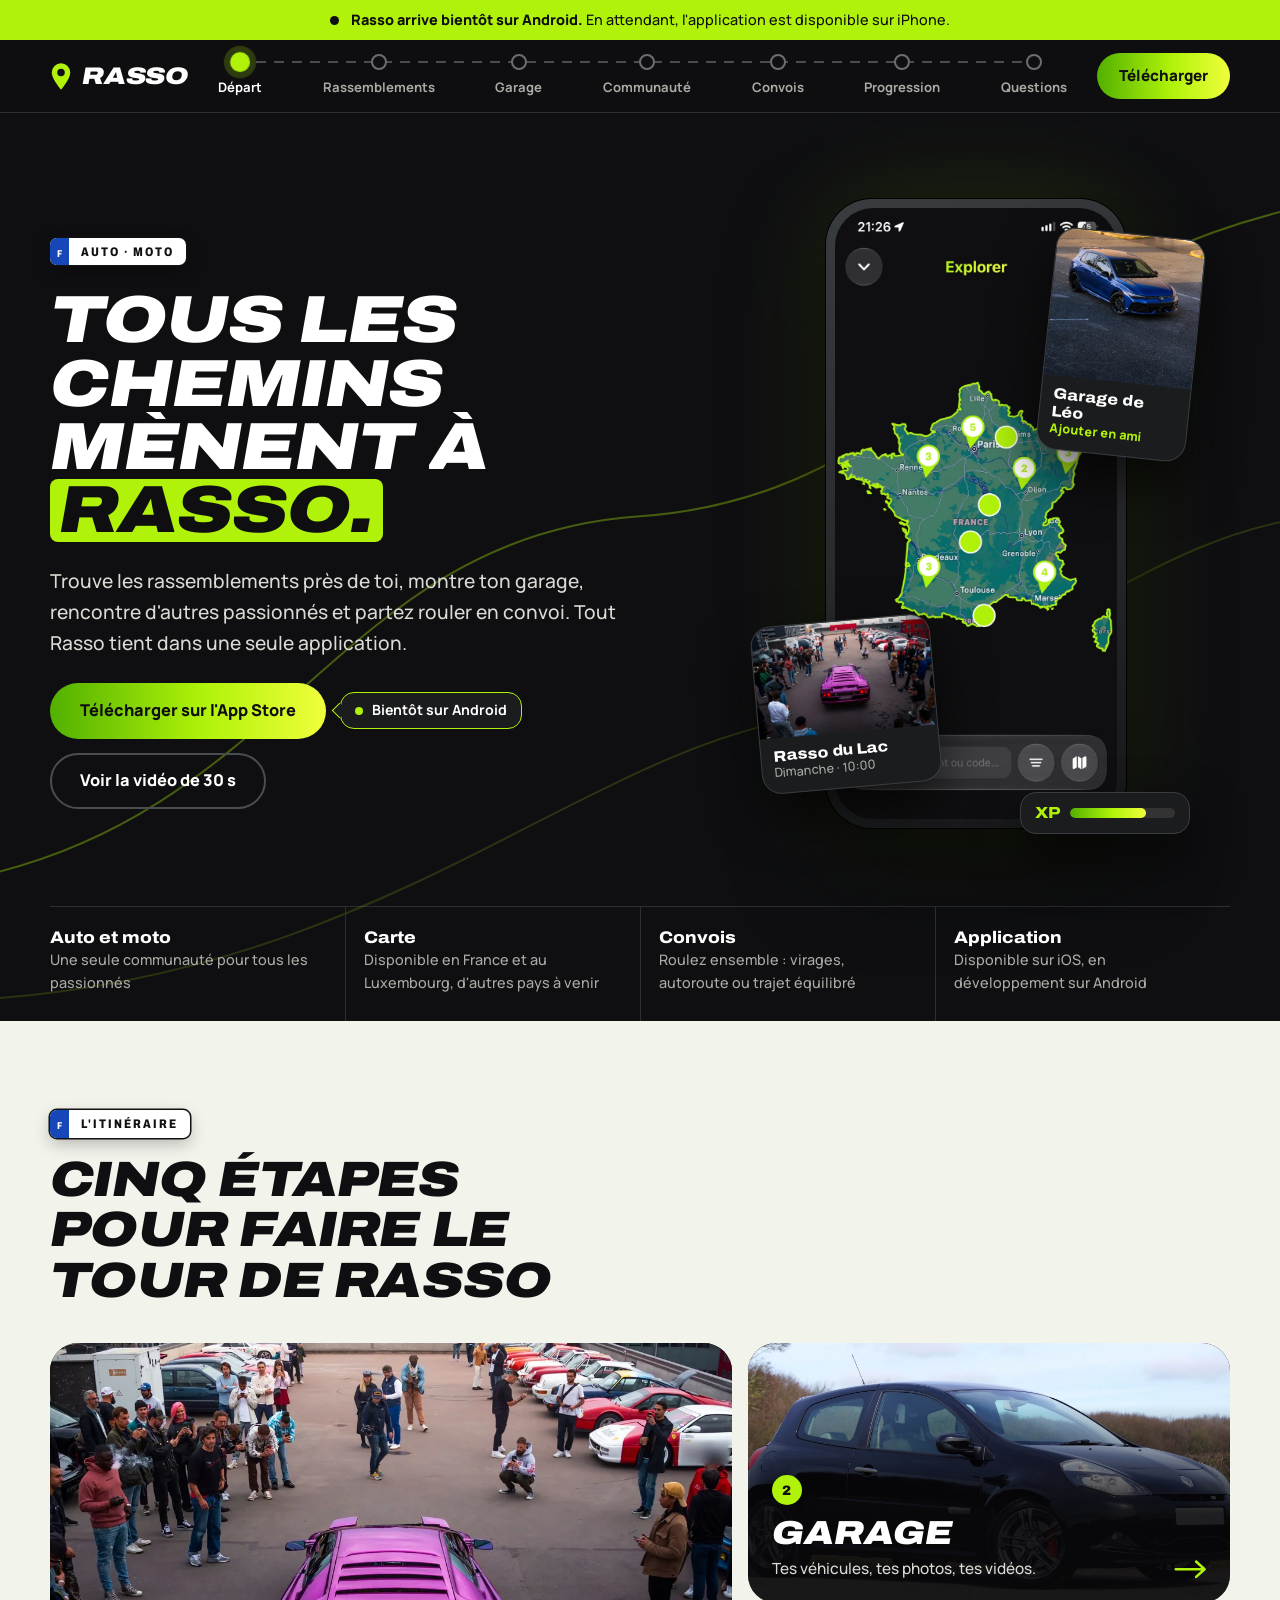
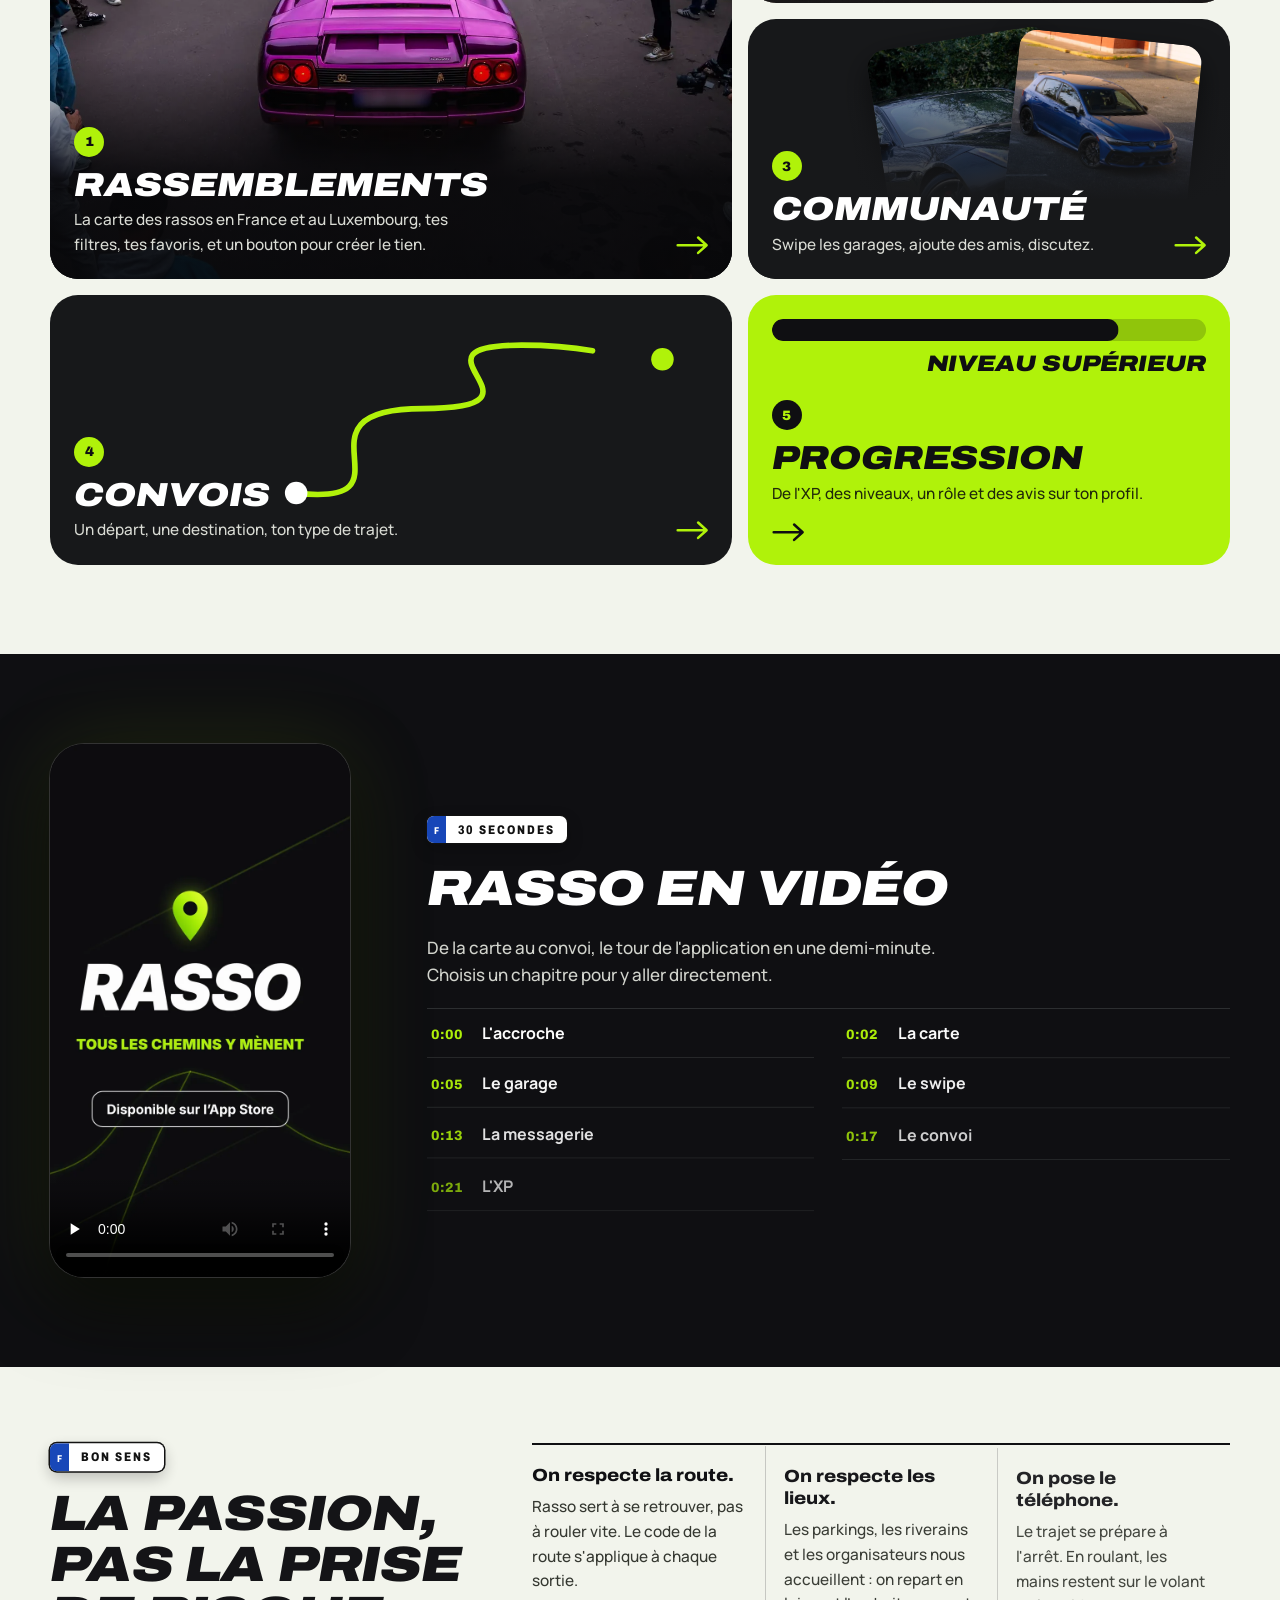
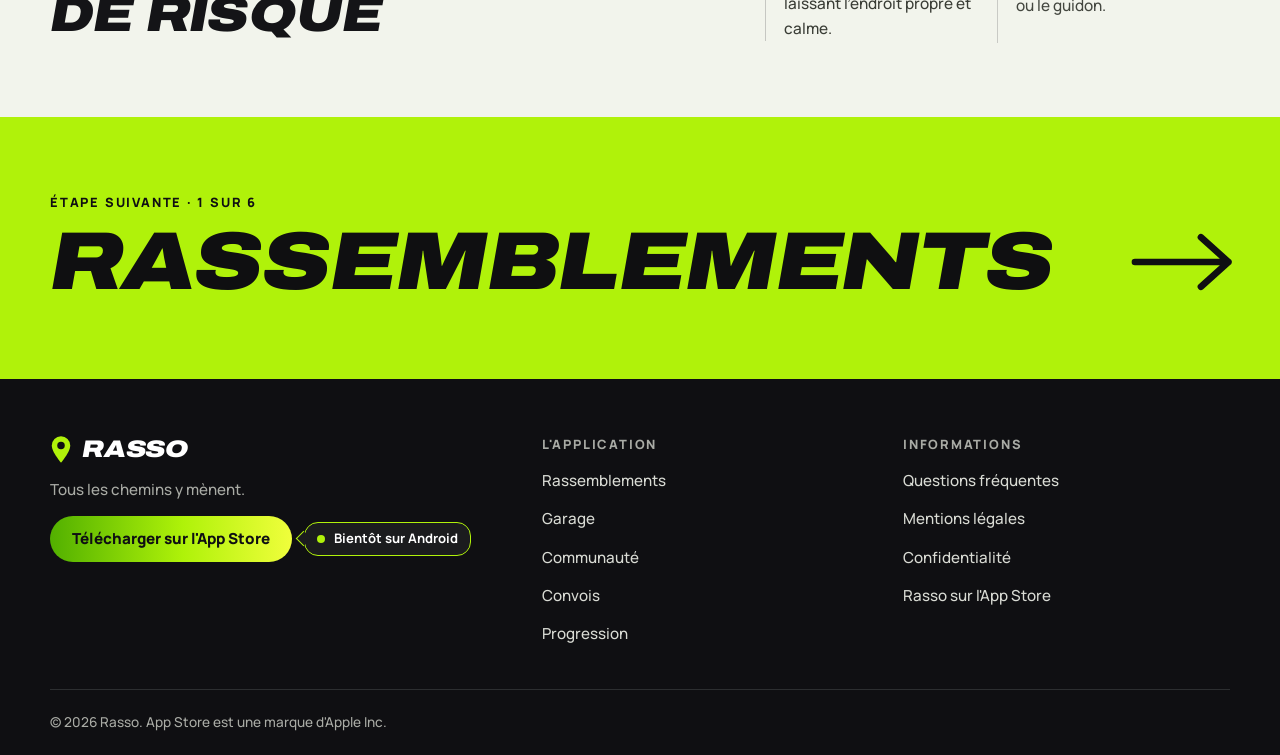
==== commit 3ee34aee: "France et Luxembourg dans les textes du site et la FAQ Co-Authored-By: Claude Opus 5.5 <noreply@anth" ====
--- a/index.html
+++ b/index.html
@@ -4,7 +4,7 @@
 <meta charset="utf-8">
 <meta name="viewport" content="width=device-width, initial-scale=1">
 <title>Rasso – L'application des rassemblements auto et moto</title>
-<meta name="description" content="Rasso réunit les passionnés auto et moto : carte des rassemblements en France, garage à partager, découverte et amis, messagerie, convois et progression. Sur l'App Store.">
+<meta name="description" content="Rasso réunit les passionnés auto et moto : carte des rassemblements en France et au Luxembourg, garage à partager, découverte et amis, messagerie, convois et progression. Sur l'App Store.">
 <link rel="canonical" href="https://henrybdz.github.io/Rasso-APP/">
 <meta name="robots" content="noindex, nofollow">
 <meta name="theme-color" content="#0F0F12">
@@ -14,7 +14,7 @@
 <meta property="og:locale" content="fr_FR">
 <meta property="og:site_name" content="Rasso">
 <meta property="og:title" content="Rasso – L'application des rassemblements auto et moto">
-<meta property="og:description" content="Rasso réunit les passionnés auto et moto : carte des rassemblements en France, garage à partager, découverte et amis, messagerie, convois et progression. Sur l'App Store.">
+<meta property="og:description" content="Rasso réunit les passionnés auto et moto : carte des rassemblements en France et au Luxembourg, garage à partager, découverte et amis, messagerie, convois et progression. Sur l'App Store.">
 <meta property="og:url" content="https://henrybdz.github.io/Rasso-APP/">
 <meta property="og:image" content="https://henrybdz.github.io/Rasso-APP/img/og.jpg">
 <meta property="og:image:width" content="1200">
@@ -61,7 +61,7 @@
   <div class="wrap">
     <div class="sec-h"><p class="plate"><i aria-hidden="true">F</i><span>L'itinéraire</span></p><h2 class="h2">Cinq étapes pour faire le tour de Rasso</h2></div>
     <div class="bento">
-      <a class="tile t-rasso" href="rassemblements.html"><img src="img/rassemblement.webp" width="1800" height="1012" alt="" loading="lazy"><div class="tile-b"><span class="num">1</span><h3>Rassemblements</h3><p>La carte de France des rassos, tes filtres, tes favoris, et un bouton pour créer le tien.</p><svg class="arr" viewBox="0 0 40 24" aria-hidden="true"><path d="M2 12 H36 M26 3 L36 12 L26 21"/></svg></div></a>
+      <a class="tile t-rasso" href="rassemblements.html"><img src="img/rassemblement.webp" width="1800" height="1012" alt="" loading="lazy"><div class="tile-b"><span class="num">1</span><h3>Rassemblements</h3><p>La carte des rassos en France et au Luxembourg, tes filtres, tes favoris, et un bouton pour créer le tien.</p><svg class="arr" viewBox="0 0 40 24" aria-hidden="true"><path d="M2 12 H36 M26 3 L36 12 L26 21"/></svg></div></a>
       <a class="tile t-garage" href="garage.html"><img src="img/garage-principal.webp" width="2000" height="1124" alt="" loading="lazy"><div class="tile-b"><span class="num">2</span><h3>Garage</h3><p>Tes véhicules, tes photos, tes vidéos.</p><svg class="arr" viewBox="0 0 40 24" aria-hidden="true"><path d="M2 12 H36 M26 3 L36 12 L26 21"/></svg></div></a>
       <a class="tile t-commu" href="communaute.html"><div class="mini-deck" aria-hidden="true"><img src="img/voiture-coupe.webp" width="1200" height="674" alt="" loading="lazy"><img src="img/voiture-compacte.webp" width="900" height="1029" alt="" loading="lazy"></div><div class="tile-b"><span class="num">3</span><h3>Communauté</h3><p>Swipe les garages, ajoute des amis, discutez.</p><svg class="arr" viewBox="0 0 40 24" aria-hidden="true"><path d="M2 12 H36 M26 3 L36 12 L26 21"/></svg></div></a>
       <a class="tile t-convoi" href="convois.html"><svg viewBox="0 0 600 300" aria-hidden="true"><path d="M40,250 C 220,270 20,130 220,130 C 420,130 180,40 360,40 C 470,40 480,60 560,60"/><circle cx="40" cy="250" r="16"/><circle cx="560" cy="60" r="16"/></svg><div class="tile-b"><span class="num">4</span><h3>Convois</h3><p>Un départ, une destination, ton type de trajet.</p><svg class="arr" viewBox="0 0 40 24" aria-hidden="true"><path d="M2 12 H36 M26 3 L36 12 L26 21"/></svg></div></a>
